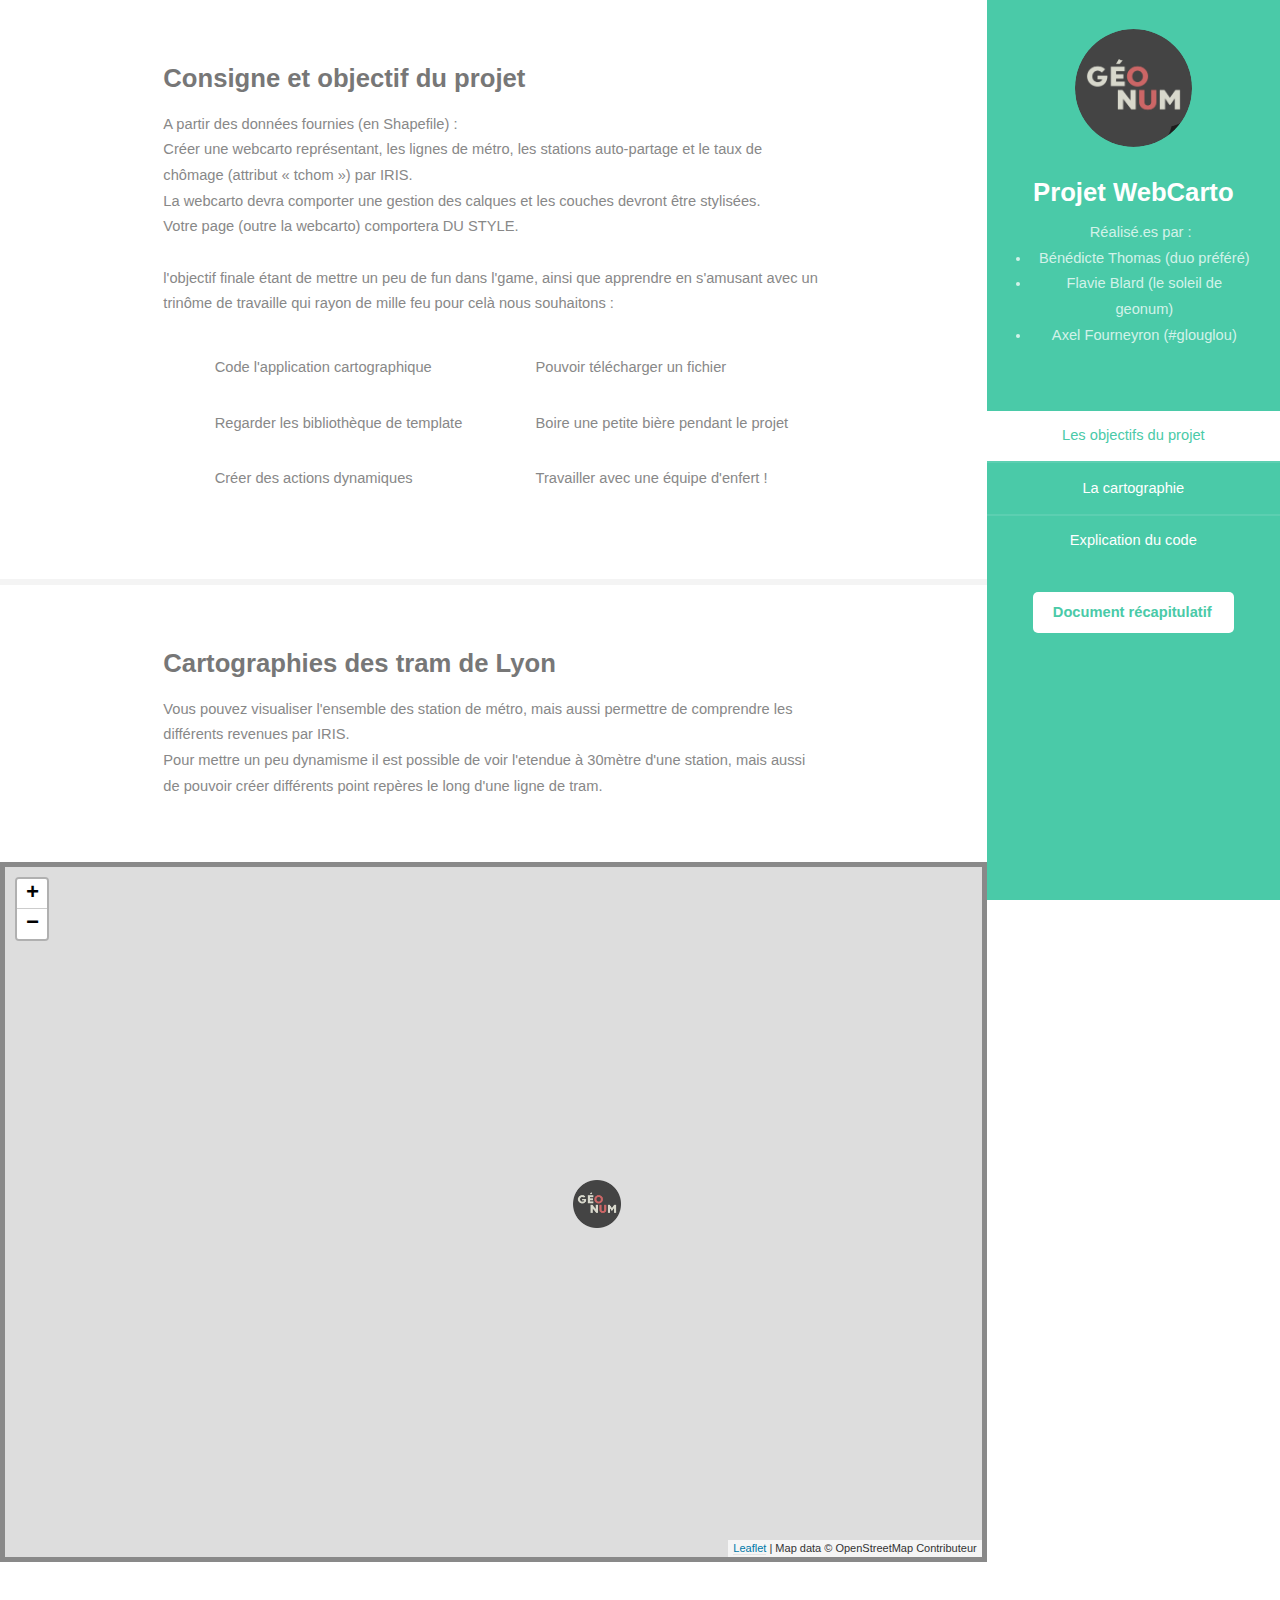
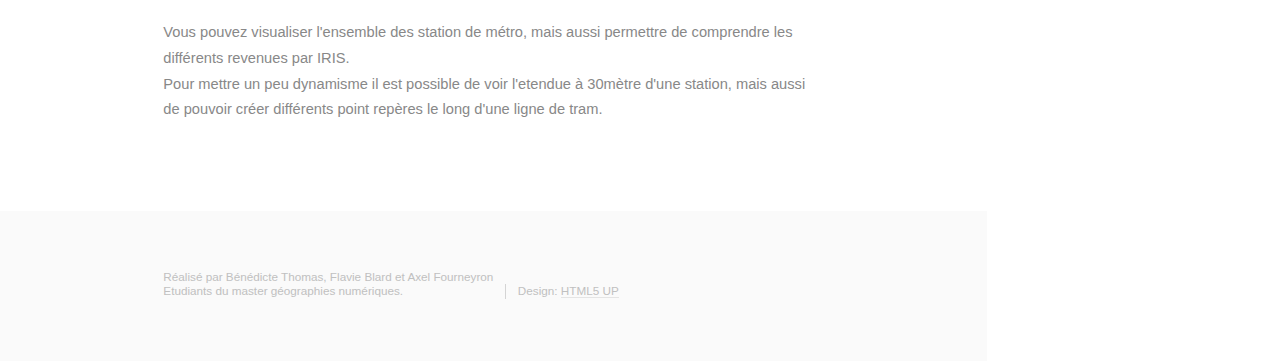
==== index.html @ 039051b1 "Up" ====
<!DOCTYPE HTML>
<!--
	Read Only by HTML5 UP
	html5up.net | @ajlkn
	Free for personal and commercial use under the CCA 3.0 license (html5up.net/license)
-->
<html>
	<head>
		<title>Les BG d'la night ! </title>
		<meta charset="utf-8" />
		<meta name="viewport" content="width=device-width, initial-scale=1, user-scalable=no" />
		<!-- intégration fichier css -->
		<link rel="stylesheet" href="leaflet/leaflet.css" />
		<link rel="stylesheet" href="assets/css/main.css" />
		<!-- intégration fichier JS -->
		<script src="leaflet/leaflet.js"> </script>
		 <script type="text/javascript" src="leaflet/leaflet-glicer-animated.js"></script>
		
	</head>
	<body class="is-preload">

		<!-- Header -->
			<section id="header">
				<header>
					<span class="image avatar"><img src="images/MasterGeonum.png" alt="" /></span>
					<h1 id="logo"><a href="#">Projet WebCarto</a></h1>
					<p>	<ul>Réalisé.es par :
						<li>Bénédicte Thomas (duo préféré)</li>
						<li>Flavie Blard (le soleil de geonum)</li>
						<li>Axel Fourneyron (#glouglou) </li>
					</ul></p>
				</header>
				<nav id="nav">
					<ul>
						<li><a href="#two" class="active">Les objectifs du projet</a></li>
						<li><a href="#three">La cartographie</a></li>
						<li><a href="explication.html">Explication du code</a></li>
						
					</ul>
					<br>
					<a href="webcarto.pdf" class="button primary icon solid fa-download" download="Document_recapitulatif_Flavie_Benedicte_Axel">Document récapitulatif </a>
				</nav>
			</section>

		<!-- Wrapper -->
			<div id="wrapper">

				<!-- Main -->
					<div id="main">

						<!-- Two -->
							<section id="two">
								<div class="container">
									<h3>Consigne et objectif du projet</h3>
									<p>
										A partir des données fournies (en Shapefile) : <br>
										Créer une webcarto représentant, les lignes de métro, les stations auto-partage et le taux de chômage (attribut « tchom ») par IRIS. <br>
										La webcarto devra comporter une gestion des calques et les couches devront être stylisées. <br>
										Votre page (outre la webcarto) comportera DU STYLE.<br><br>
										
										l'objectif finale étant de mettre un peu de fun dans l'game, ainsi que apprendre en s'amusant avec un trinôme de travaille qui rayon de mille feu pour celà nous souhaitons : 
									</p>
									<ul class="feature-icons">
										<li class="icon solid fa-code">Code l'application cartographique</li>
										<li class="icon solid fa-cubes">Pouvoir télécharger un fichier</li>
										<li class="icon solid fa-book">Regarder les bibliothèque de template </li>
										<li class="icon solid fa-coffee">Boire une petite bière pendant le projet</li>
										<li class="icon solid fa-bolt">Créer des actions dynamiques</li>
										<li class="icon solid fa-users">Travailler avec une équipe d'enfert !</li>
									</ul>
								</div>
							</section>

						<!-- Three -->
							<section id="three">
								<div class="container">
									<h3>Cartographies des tram de Lyon</h3>
									<p>Vous pouvez visualiser l'ensemble des station de métro, mais aussi permettre de comprendre les différents revenues par IRIS. <br>
									Pour mettre un peu dynamisme il est possible de voir l'etendue à 30mètre d'une station, mais aussi de pouvoir créer différents point repères le long d'une ligne de tram.</p>
								</div>	
									<div id='map'> </div>
									<div class="container">
										<p>Vous pouvez visualiser l'ensemble des station de métro, mais aussi permettre de comprendre les différents revenues par IRIS. <br>
										Pour mettre un peu dynamisme il est possible de voir l'etendue à 30mètre d'une station, mais aussi de pouvoir créer différents point repères le long d'une ligne de tram.</p>
									</div>	

									
						
							</section>

					
			
						

					</div>
<br>	
				<!-- Footer -->
					<section id="footer">
						<div class="container">
							<ul class="copyright">
								<li>Réalisé par Bénédicte Thomas, Flavie Blard et Axel Fourneyron <br>
									Etudiants du master géographies numériques.
								</li><li>Design: <a href="http://html5up.net">HTML5 UP</a></li>
							</ul>
						</div>
					</section>

			</div>

		<!-- Scripts -->
		<script src="map.js"></script>

			<script src="assets/js/jquery.min.js"></script>
			<script src="assets/js/jquery.scrollex.min.js"></script>
			<script src="assets/js/jquery.scrolly.min.js"></script>
			<script src="assets/js/browser.min.js"></script>
			<script src="assets/js/breakpoints.min.js"></script>
			<script src="assets/js/util.js"></script>
			 <script src="assets/js/main.js"></script>


	</body>
</html>
---- leaflet/leaflet.css ----
/* required styles */

.leaflet-pane,
.leaflet-tile,
.leaflet-marker-icon,
.leaflet-marker-shadow,
.leaflet-tile-container,
.leaflet-pane > svg,
.leaflet-pane > canvas,
.leaflet-zoom-box,
.leaflet-image-layer,
.leaflet-layer {
	position: absolute;
	left: 0;
	top: 0;
	}
.leaflet-container {
	overflow: hidden;
	}
.leaflet-tile,
.leaflet-marker-icon,
.leaflet-marker-shadow {
	-webkit-user-select: none;
	   -moz-user-select: none;
	        user-select: none;
	  -webkit-user-drag: none;
	}
/* Prevents IE11 from highlighting tiles in blue */
.leaflet-tile::selection {
	background: transparent;
}
/* Safari renders non-retina tile on retina better with this, but Chrome is worse */
.leaflet-safari .leaflet-tile {
	image-rendering: -webkit-optimize-contrast;
	}
/* hack that prevents hw layers "stretching" when loading new tiles */
.leaflet-safari .leaflet-tile-container {
	width: 1600px;
	height: 1600px;
	-webkit-transform-origin: 0 0;
	}
.leaflet-marker-icon,
.leaflet-marker-shadow {
	display: block;
	}
/* .leaflet-container svg: reset svg max-width decleration shipped in Joomla! (joomla.org) 3.x */
/* .leaflet-container img: map is broken in FF if you have max-width: 100% on tiles */
.leaflet-container .leaflet-overlay-pane svg,
.leaflet-container .leaflet-marker-pane img,
.leaflet-container .leaflet-shadow-pane img,
.leaflet-container .leaflet-tile-pane img,
.leaflet-container img.leaflet-image-layer,
.leaflet-container .leaflet-tile {
	max-width: none !important;
	max-height: none !important;
	}

.leaflet-container.leaflet-touch-zoom {
	-ms-touch-action: pan-x pan-y;
	touch-action: pan-x pan-y;
	}
.leaflet-container.leaflet-touch-drag {
	-ms-touch-action: pinch-zoom;
	/* Fallback for FF which doesn't support pinch-zoom */
	touch-action: none;
	touch-action: pinch-zoom;
}
.leaflet-container.leaflet-touch-drag.leaflet-touch-zoom {
	-ms-touch-action: none;
	touch-action: none;
}
.leaflet-container {
	-webkit-tap-highlight-color: transparent;
}
.leaflet-container a {
	-webkit-tap-highlight-color: rgba(51, 181, 229, 0.4);
}
.leaflet-tile {
	filter: inherit;
	visibility: hidden;
	}
.leaflet-tile-loaded {
	visibility: inherit;
	}
.leaflet-zoom-box {
	width: 0;
	height: 0;
	-moz-box-sizing: border-box;
	     box-sizing: border-box;
	z-index: 800;
	}
/* workaround for https://bugzilla.mozilla.org/show_bug.cgi?id=888319 */
.leaflet-overlay-pane svg {
	-moz-user-select: none;
	}

.leaflet-pane         { z-index: 400; }

.leaflet-tile-pane    { z-index: 200; }
.leaflet-overlay-pane { z-index: 400; }
.leaflet-shadow-pane  { z-index: 500; }
.leaflet-marker-pane  { z-index: 600; }
.leaflet-tooltip-pane   { z-index: 650; }
.leaflet-popup-pane   { z-index: 700; }

.leaflet-map-pane canvas { z-index: 100; }
.leaflet-map-pane svg    { z-index: 200; }

.leaflet-vml-shape {
	width: 1px;
	height: 1px;
	}
.lvml {
	behavior: url(#default#VML);
	display: inline-block;
	position: absolute;
	}


/* control positioning */

.leaflet-control {
	position: relative;
	z-index: 800;
	pointer-events: visiblePainted; /* IE 9-10 doesn't have auto */
	pointer-events: auto;
	}
.leaflet-top,
.leaflet-bottom {
	position: absolute;
	z-index: 1000;
	pointer-events: none;
	}
.leaflet-top {
	top: 0;
	}
.leaflet-right {
	right: 0;
	}
.leaflet-bottom {
	bottom: 0;
	}
.leaflet-left {
	left: 0;
	}
.leaflet-control {
	float: left;
	clear: both;
	}
.leaflet-right .leaflet-control {
	float: right;
	}
.leaflet-top .leaflet-control {
	margin-top: 10px;
	}
.leaflet-bottom .leaflet-control {
	margin-bottom: 10px;
	}
.leaflet-left .leaflet-control {
	margin-left: 10px;
	}
.leaflet-right .leaflet-control {
	margin-right: 10px;
	}


/* zoom and fade animations */

.leaflet-fade-anim .leaflet-tile {
	will-change: opacity;
	}
.leaflet-fade-anim .leaflet-popup {
	opacity: 0;
	-webkit-transition: opacity 0.2s linear;
	   -moz-transition: opacity 0.2s linear;
	        transition: opacity 0.2s linear;
	}
.leaflet-fade-anim .leaflet-map-pane .leaflet-popup {
	opacity: 1;
	}
.leaflet-zoom-animated {
	-webkit-transform-origin: 0 0;
	    -ms-transform-origin: 0 0;
	        transform-origin: 0 0;
	}
.leaflet-zoom-anim .leaflet-zoom-animated {
	will-change: transform;
	}
.leaflet-zoom-anim .leaflet-zoom-animated {
	-webkit-transition: -webkit-transform 0.25s cubic-bezier(0,0,0.25,1);
	   -moz-transition:    -moz-transform 0.25s cubic-bezier(0,0,0.25,1);
	        transition:         transform 0.25s cubic-bezier(0,0,0.25,1);
	}
.leaflet-zoom-anim .leaflet-tile,
.leaflet-pan-anim .leaflet-tile {
	-webkit-transition: none;
	   -moz-transition: none;
	        transition: none;
	}

.leaflet-zoom-anim .leaflet-zoom-hide {
	visibility: hidden;
	}


/* cursors */

.leaflet-interactive {
	cursor: pointer;
	}
.leaflet-grab {
	cursor: -webkit-grab;
	cursor:    -moz-grab;
	cursor:         grab;
	}
.leaflet-crosshair,
.leaflet-crosshair .leaflet-interactive {
	cursor: crosshair;
	}
.leaflet-popup-pane,
.leaflet-control {
	cursor: auto;
	}
.leaflet-dragging .leaflet-grab,
.leaflet-dragging .leaflet-grab .leaflet-interactive,
.leaflet-dragging .leaflet-marker-draggable {
	cursor: move;
	cursor: -webkit-grabbing;
	cursor:    -moz-grabbing;
	cursor:         grabbing;
	}

/* marker & overlays interactivity */
.leaflet-marker-icon,
.leaflet-marker-shadow,
.leaflet-image-layer,
.leaflet-pane > svg path,
.leaflet-tile-container {
	pointer-events: none;
	}

.leaflet-marker-icon.leaflet-interactive,
.leaflet-image-layer.leaflet-interactive,
.leaflet-pane > svg path.leaflet-interactive,
svg.leaflet-image-layer.leaflet-interactive path {
	pointer-events: visiblePainted; /* IE 9-10 doesn't have auto */
	pointer-events: auto;
	}

/* visual tweaks */

.leaflet-container {
	background: #ddd;
	outline: 0;
	}
.leaflet-container a {
	color: #0078A8;
	}
.leaflet-container a.leaflet-active {
	outline: 2px solid orange;
	}
.leaflet-zoom-box {
	border: 2px dotted #38f;
	background: rgba(255,255,255,0.5);
	}


/* general typography */
.leaflet-container {
	font: 12px/1.5 "Helvetica Neue", Arial, Helvetica, sans-serif;
	}


/* general toolbar styles */

.leaflet-bar {
	box-shadow: 0 1px 5px rgba(0,0,0,0.65);
	border-radius: 4px;
	}
.leaflet-bar a,
.leaflet-bar a:hover {
	background-color: #fff;
	border-bottom: 1px solid #ccc;
	width: 26px;
	height: 26px;
	line-height: 26px;
	display: block;
	text-align: center;
	text-decoration: none;
	color: black;
	}
.leaflet-bar a,
.leaflet-control-layers-toggle {
	background-position: 50% 50%;
	background-repeat: no-repeat;
	display: block;
	}
.leaflet-bar a:hover {
	background-color: #f4f4f4;
	}
.leaflet-bar a:first-child {
	border-top-left-radius: 4px;
	border-top-right-radius: 4px;
	}
.leaflet-bar a:last-child {
	border-bottom-left-radius: 4px;
	border-bottom-right-radius: 4px;
	border-bottom: none;
	}
.leaflet-bar a.leaflet-disabled {
	cursor: default;
	background-color: #f4f4f4;
	color: #bbb;
	}

.leaflet-touch .leaflet-bar a {
	width: 30px;
	height: 30px;
	line-height: 30px;
	}
.leaflet-touch .leaflet-bar a:first-child {
	border-top-left-radius: 2px;
	border-top-right-radius: 2px;
	}
.leaflet-touch .leaflet-bar a:last-child {
	border-bottom-left-radius: 2px;
	border-bottom-right-radius: 2px;
	}

/* zoom control */

.leaflet-control-zoom-in,
.leaflet-control-zoom-out {
	font: bold 18px 'Lucida Console', Monaco, monospace;
	text-indent: 1px;
	}

.leaflet-touch .leaflet-control-zoom-in, .leaflet-touch .leaflet-control-zoom-out  {
	font-size: 22px;
	}


/* layers control */

.leaflet-control-layers {
	box-shadow: 0 1px 5px rgba(0,0,0,0.4);
	background: #fff;
	border-radius: 5px;
	}
.leaflet-control-layers-toggle {
	background-image: url(images/layers.png);
	width: 36px;
	height: 36px;
	}
.leaflet-retina .leaflet-control-layers-toggle {
	background-image: url(images/layers-2x.png);
	background-size: 26px 26px;
	}
.leaflet-touch .leaflet-control-layers-toggle {
	width: 44px;
	height: 44px;
	}
.leaflet-control-layers .leaflet-control-layers-list,
.leaflet-control-layers-expanded .leaflet-control-layers-toggle {
	display: none;
	}
.leaflet-control-layers-expanded .leaflet-control-layers-list {
	display: block;
	position: relative;
	}
.leaflet-control-layers-expanded {
	padding: 6px 10px 6px 6px;
	color: #333;
	background: #fff;
	}
.leaflet-control-layers-scrollbar {
	overflow-y: scroll;
	overflow-x: hidden;
	padding-right: 5px;
	}
.leaflet-control-layers-selector {
	margin-top: 2px;
	position: relative;
	top: 1px;
	}
.leaflet-control-layers label {
	display: block;
	}
.leaflet-control-layers-separator {
	height: 0;
	border-top: 1px solid #ddd;
	margin: 5px -10px 5px -6px;
	}

/* Default icon URLs */
.leaflet-default-icon-path {
	background-image: url(images/marker-icon.png);
	}


/* attribution and scale controls */

.leaflet-container .leaflet-control-attribution {
	background: #fff;
	background: rgba(255, 255, 255, 0.7);
	margin: 0;
	}
.leaflet-control-attribution,
.leaflet-control-scale-line {
	padding: 0 5px;
	color: #333;
	}
.leaflet-control-attribution a {
	text-decoration: none;
	}
.leaflet-control-attribution a:hover {
	text-decoration: underline;
	}
.leaflet-container .leaflet-control-attribution,
.leaflet-container .leaflet-control-scale {
	font-size: 11px;
	}
.leaflet-left .leaflet-control-scale {
	margin-left: 5px;
	}
.leaflet-bottom .leaflet-control-scale {
	margin-bottom: 5px;
	}
.leaflet-control-scale-line {
	border: 2px solid #777;
	border-top: none;
	line-height: 1.1;
	padding: 2px 5px 1px;
	font-size: 11px;
	white-space: nowrap;
	overflow: hidden;
	-moz-box-sizing: border-box;
	     box-sizing: border-box;

	background: #fff;
	background: rgba(255, 255, 255, 0.5);
	}
.leaflet-control-scale-line:not(:first-child) {
	border-top: 2px solid #777;
	border-bottom: none;
	margin-top: -2px;
	}
.leaflet-control-scale-line:not(:first-child):not(:last-child) {
	border-bottom: 2px solid #777;
	}

.leaflet-touch .leaflet-control-attribution,
.leaflet-touch .leaflet-control-layers,
.leaflet-touch .leaflet-bar {
	box-shadow: none;
	}
.leaflet-touch .leaflet-control-layers,
.leaflet-touch .leaflet-bar {
	border: 2px solid rgba(0,0,0,0.2);
	background-clip: padding-box;
	}


/* popup */

.leaflet-popup {
	position: absolute;
	text-align: center;
	margin-bottom: 20px;
	}
.leaflet-popup-content-wrapper {
	padding: 1px;
	text-align: left;
	border-radius: 12px;
	}
.leaflet-popup-content {
	margin: 13px 19px;
	line-height: 1.4;
	}
.leaflet-popup-content p {
	margin: 18px 0;
	}
.leaflet-popup-tip-container {
	width: 40px;
	height: 20px;
	position: absolute;
	left: 50%;
	margin-left: -20px;
	overflow: hidden;
	pointer-events: none;
	}
.leaflet-popup-tip {
	width: 17px;
	height: 17px;
	padding: 1px;

	margin: -10px auto 0;

	-webkit-transform: rotate(45deg);
	   -moz-transform: rotate(45deg);
	    -ms-transform: rotate(45deg);
	        transform: rotate(45deg);
	}
.leaflet-popup-content-wrapper,
.leaflet-popup-tip {
	background: white;
	color: #333;
	box-shadow: 0 3px 14px rgba(0,0,0,0.4);
	}
.leaflet-container a.leaflet-popup-close-button {
	position: absolute;
	top: 0;
	right: 0;
	padding: 4px 4px 0 0;
	border: none;
	text-align: center;
	width: 18px;
	height: 14px;
	font: 16px/14px Tahoma, Verdana, sans-serif;
	color: #c3c3c3;
	text-decoration: none;
	font-weight: bold;
	background: transparent;
	}
.leaflet-container a.leaflet-popup-close-button:hover {
	color: #999;
	}
.leaflet-popup-scrolled {
	overflow: auto;
	border-bottom: 1px solid #ddd;
	border-top: 1px solid #ddd;
	}

.leaflet-oldie .leaflet-popup-content-wrapper {
	zoom: 1;
	}
.leaflet-oldie .leaflet-popup-tip {
	width: 24px;
	margin: 0 auto;

	-ms-filter: "progid:DXImageTransform.Microsoft.Matrix(M11=0.70710678, M12=0.70710678, M21=-0.70710678, M22=0.70710678)";
	filter: progid:DXImageTransform.Microsoft.Matrix(M11=0.70710678, M12=0.70710678, M21=-0.70710678, M22=0.70710678);
	}
.leaflet-oldie .leaflet-popup-tip-container {
	margin-top: -1px;
	}

.leaflet-oldie .leaflet-control-zoom,
.leaflet-oldie .leaflet-control-layers,
.leaflet-oldie .leaflet-popup-content-wrapper,
.leaflet-oldie .leaflet-popup-tip {
	border: 1px solid #999;
	}


/* div icon */

.leaflet-div-icon {
	background: #fff;
	border: 1px solid #666;
	}


/* Tooltip */
/* Base styles for the element that has a tooltip */
.leaflet-tooltip {
	position: absolute;
	padding: 6px;
	background-color: #fff;
	border: 1px solid #fff;
	border-radius: 3px;
	color: #222;
	white-space: nowrap;
	-webkit-user-select: none;
	-moz-user-select: none;
	-ms-user-select: none;
	user-select: none;
	pointer-events: none;
	box-shadow: 0 1px 3px rgba(0,0,0,0.4);
	}
.leaflet-tooltip.leaflet-clickable {
	cursor: pointer;
	pointer-events: auto;
	}
.leaflet-tooltip-top:before,
.leaflet-tooltip-bottom:before,
.leaflet-tooltip-left:before,
.leaflet-tooltip-right:before {
	position: absolute;
	pointer-events: none;
	border: 6px solid transparent;
	background: transparent;
	content: "";
	}

/* Directions */

.leaflet-tooltip-bottom {
	margin-top: 6px;
}
.leaflet-tooltip-top {
	margin-top: -6px;
}
.leaflet-tooltip-bottom:before,
.leaflet-tooltip-top:before {
	left: 50%;
	margin-left: -6px;
	}
.leaflet-tooltip-top:before {
	bottom: 0;
	margin-bottom: -12px;
	border-top-color: #fff;
	}
.leaflet-tooltip-bottom:before {
	top: 0;
	margin-top: -12px;
	margin-left: -6px;
	border-bottom-color: #fff;
	}
.leaflet-tooltip-left {
	margin-left: -6px;
}
.leaflet-tooltip-right {
	margin-left: 6px;
}
.leaflet-tooltip-left:before,
.leaflet-tooltip-right:before {
	top: 50%;
	margin-top: -6px;
	}
.leaflet-tooltip-left:before {
	right: 0;
	margin-right: -12px;
	border-left-color: #fff;
	}
.leaflet-tooltip-right:before {
	left: 0;
	margin-left: -12px;
	border-right-color: #fff;
	}
---- assets/css/main.css ----
#map {
	text-align : justify ;
	width: 100%;
	padding-left : 5%;
	height: 700px;
	border : 5px solid #36363680 ;
}

@import url("fontawesome-all.min.css");
@import url("https://fonts.googleapis.com/css?family=Lato:400,400italic,700,700italic|Source+Code+Pro:400");



html, body, div, span, applet, object,
iframe, h1, h2, h3, h4, h5, h6, p, blockquote,
pre, a, abbr, acronym, address, big, cite,
code, del, dfn, em, img, ins, kbd, q, s, samp,
small, strike, strong, sub, sup, tt, var, b,
u, i, center, dl, dt, dd, ol, ul, li, fieldset,
form, label, legend, table, caption, tbody,
tfoot, thead, tr, th, td, article, aside,
canvas, details, embed, figure, figcaption,
footer, header, hgroup, menu, nav, output, ruby,
section, summary, time, mark, audio, video {
	margin: 0;
	padding: 0;
	border: 0;
	font-size: 100%;
	font: inherit;
	vertical-align: baseline;}

article, aside, details, figcaption, figure,
footer, header, hgroup, menu, nav, section {
	display: block;}

body {
	line-height: 1;
}

ol, ul {
	list-style: none;
}

blockquote, q {
	quotes: none;
}

	blockquote:before, blockquote:after, q:before, q:after {
		content: '';
		content: none;
	}

table {
	border-collapse: collapse;
	border-spacing: 0;
}

body {
	-webkit-text-size-adjust: none;
}

mark {
	background-color: transparent;
	color: inherit;
}

input::-moz-focus-inner {
	border: 0;
	padding: 0;
}

input, select, textarea {
	-moz-appearance: none;
	-webkit-appearance: none;
	-ms-appearance: none;
	appearance: none;
}

/* Basic */

	html {
		box-sizing: border-box;
	}

	*, *:before, *:after {
		box-sizing: inherit;
	}

	body {
		background: #fff;
	}

		body.is-preload *, body.is-preload *:before, body.is-preload *:after {
			-moz-animation: none !important;
			-webkit-animation: none !important;
			-ms-animation: none !important;
			animation: none !important;
			-moz-transition: none !important;
			-webkit-transition: none !important;
			-ms-transition: none !important;
			transition: none !important;
		}

	body, input, select, textarea {
		color: #888;
		font-family: "Lato", sans-serif;
		font-size: 16pt;
		font-weight: 400;
		line-height: 1.75em;
	}

	a {
		-moz-transition: color 0.2s ease-in-out, border-color 0.2s ease-in-out;
		-webkit-transition: color 0.2s ease-in-out, border-color 0.2s ease-in-out;
		-ms-transition: color 0.2s ease-in-out, border-color 0.2s ease-in-out;
		transition: color 0.2s ease-in-out, border-color 0.2s ease-in-out;
		border-bottom: solid 1px #e4e4e4;
		color: inherit;
		text-decoration: none;
	}

		a:hover {
			border-bottom-color: transparent;
			color: #4acaa8 !important;
		}

	strong, b {
		color: #777;
		font-weight: 700;
	}

	em, i {
		font-style: italic;
	}

	p {
		margin: 0 0 2.25em 0;
	}

	h1, h2, h3, h4, h5, h6 {
		color: #777;
		font-weight: 700;
		line-height: 1em;
		margin: 0 0 0.5625em 0;
	}

		h1 a, h2 a, h3 a, h4 a, h5 a, h6 a {
			border: 0;
			color: inherit;
			text-decoration: none;
		}

	h2 {
		font-size: 2em;
		line-height: 1.5em;
	}

	h3 {
		font-size: 1.75em;
		line-height: 1.5em;
	}

	h4 {
		font-size: 1.25em;
		line-height: 1.5em;
	}

	h5 {
		font-size: 0.9em;
		line-height: 1.5em;
	}

	h6 {
		font-size: 0.7em;
		line-height: 1.5em;
	}

	sub {
		font-size: 0.8em;
		position: relative;
		top: 0.5em;
	}

	sup {
		font-size: 0.8em;
		position: relative;
		top: -0.5em;
	}

	hr {
		border: 0;
		border-bottom: solid 2px #f4f4f4;
		margin: 2.25em 0;
	}

		hr.major {
			margin: 3.375em 0;
		}

	blockquote {
		border-left: solid 8px #e4e4e4;
		font-style: italic;
		margin: 0 0 2.25em 0;
		padding: 0.5em 0 0.5em 2em;
	}

	code {
		background: #555;
		border-radius: 5px;
		color: #fff;
		font-family: "Source Code Pro", monospace;
		font-size: 0.9em;
		margin: 0 0.25em;
		padding: 0.25em 0.65em;
	}

	pre {
		font-family: "Source Code Pro", monospace;
		font-size: 0.9em;
		margin: 0 0 2.25em 0;
	}

		pre code {
			-webkit-overflow-scrolling: touch;
			display: block;
			line-height: 1.5em;
			overflow-x: auto;
			padding: 1em 1.5em;
		}

	.align-left {
		text-align: left;
	}

	.align-center {
		text-align: center;
	}

	.align-right {
		text-align: right;
	}

/* Row */

	.row {
		display: flex;
		flex-wrap: wrap;
		box-sizing: border-box;
		align-items: stretch;
	}

		.row > * {
			box-sizing: border-box;
		}

		.row.gtr-uniform > * > :last-child {
			margin-bottom: 0;
		}

		.row.aln-left {
			justify-content: flex-start;
		}

		.row.aln-center {
			justify-content: center;
		}

		.row.aln-right {
			justify-content: flex-end;
		}

		.row.aln-top {
			align-items: flex-start;
		}

		.row.aln-middle {
			align-items: center;
		}

		.row.aln-bottom {
			align-items: flex-end;
		}

		.row > .imp {
			order: -1;
		}

		.row > .col-1 {
			width: 8.33333%;
		}

		.row > .off-1 {
			margin-left: 8.33333%;
		}

		.row > .col-2 {
			width: 16.66667%;
		}

		.row > .off-2 {
			margin-left: 16.66667%;
		}

		.row > .col-3 {
			width: 25%;
		}

		.row > .off-3 {
			margin-left: 25%;
		}

		.row > .col-4 {
			width: 33.33333%;
		}

		.row > .off-4 {
			margin-left: 33.33333%;
		}

		.row > .col-5 {
			width: 41.66667%;
		}

		.row > .off-5 {
			margin-left: 41.66667%;
		}

		.row > .col-6 {
			width: 50%;
		}

		.row > .off-6 {
			margin-left: 50%;
		}

		.row > .col-7 {
			width: 58.33333%;
		}

		.row > .off-7 {
			margin-left: 58.33333%;
		}

		.row > .col-8 {
			width: 66.66667%;
		}

		.row > .off-8 {
			margin-left: 66.66667%;
		}

		.row > .col-9 {
			width: 75%;
		}

		.row > .off-9 {
			margin-left: 75%;
		}

		.row > .col-10 {
			width: 83.33333%;
		}

		.row > .off-10 {
			margin-left: 83.33333%;
		}

		.row > .col-11 {
			width: 91.66667%;
		}

		.row > .off-11 {
			margin-left: 91.66667%;
		}

		.row > .col-12 {
			width: 100%;
		}

		.row > .off-12 {
			margin-left: 100%;
		}

		.row.gtr-0 {
			margin-top: 0;
			margin-left: 0em;
		}

			.row.gtr-0 > * {
				padding: 0 0 0 0em;
			}

			.row.gtr-0.gtr-uniform {
				margin-top: 0em;
			}

				.row.gtr-0.gtr-uniform > * {
					padding-top: 0em;
				}

		.row.gtr-25 {
			margin-top: 0;
			margin-left: -0.5em;
		}

			.row.gtr-25 > * {
				padding: 0 0 0 0.5em;
			}

			.row.gtr-25.gtr-uniform {
				margin-top: -0.5em;
			}

				.row.gtr-25.gtr-uniform > * {
					padding-top: 0.5em;
				}

		.row.gtr-50 {
			margin-top: 0;
			margin-left: -1em;
		}

			.row.gtr-50 > * {
				padding: 0 0 0 1em;
			}

			.row.gtr-50.gtr-uniform {
				margin-top: -1em;
			}

				.row.gtr-50.gtr-uniform > * {
					padding-top: 1em;
				}

		.row {
			margin-top: 0;
			margin-left: -2em;
		}

			.row > * {
				padding: 0 0 0 2em;
			}

			.row.gtr-uniform {
				margin-top: -2em;
			}

				.row.gtr-uniform > * {
					padding-top: 2em;
				}

		.row.gtr-150 {
			margin-top: 0;
			margin-left: -3em;
		}

			.row.gtr-150 > * {
				padding: 0 0 0 3em;
			}

			.row.gtr-150.gtr-uniform {
				margin-top: -3em;
			}

				.row.gtr-150.gtr-uniform > * {
					padding-top: 3em;
				}

		.row.gtr-200 {
			margin-top: 0;
			margin-left: -4em;
		}

			.row.gtr-200 > * {
				padding: 0 0 0 4em;
			}

			.row.gtr-200.gtr-uniform {
				margin-top: -4em;
			}

				.row.gtr-200.gtr-uniform > * {
					padding-top: 4em;
				}

		@media screen and (max-width: 1680px) {

			.row {
				display: flex;
				flex-wrap: wrap;
				box-sizing: border-box;
				align-items: stretch;
			}

				.row > * {
					box-sizing: border-box;
				}

				.row.gtr-uniform > * > :last-child {
					margin-bottom: 0;
				}

				.row.aln-left {
					justify-content: flex-start;
				}

				.row.aln-center {
					justify-content: center;
				}

				.row.aln-right {
					justify-content: flex-end;
				}

				.row.aln-top {
					align-items: flex-start;
				}

				.row.aln-middle {
					align-items: center;
				}

				.row.aln-bottom {
					align-items: flex-end;
				}

				.row > .imp-xlarge {
					order: -1;
				}

				.row > .col-1-xlarge {
					width: 8.33333%;
				}

				.row > .off-1-xlarge {
					margin-left: 8.33333%;
				}

				.row > .col-2-xlarge {
					width: 16.66667%;
				}

				.row > .off-2-xlarge {
					margin-left: 16.66667%;
				}

				.row > .col-3-xlarge {
					width: 25%;
				}

				.row > .off-3-xlarge {
					margin-left: 25%;
				}

				.row > .col-4-xlarge {
					width: 33.33333%;
				}

				.row > .off-4-xlarge {
					margin-left: 33.33333%;
				}

				.row > .col-5-xlarge {
					width: 41.66667%;
				}

				.row > .off-5-xlarge {
					margin-left: 41.66667%;
				}

				.row > .col-6-xlarge {
					width: 50%;
				}

				.row > .off-6-xlarge {
					margin-left: 50%;
				}

				.row > .col-7-xlarge {
					width: 58.33333%;
				}

				.row > .off-7-xlarge {
					margin-left: 58.33333%;
				}

				.row > .col-8-xlarge {
					width: 66.66667%;
				}

				.row > .off-8-xlarge {
					margin-left: 66.66667%;
				}

				.row > .col-9-xlarge {
					width: 75%;
				}

				.row > .off-9-xlarge {
					margin-left: 75%;
				}

				.row > .col-10-xlarge {
					width: 83.33333%;
				}

				.row > .off-10-xlarge {
					margin-left: 83.33333%;
				}

				.row > .col-11-xlarge {
					width: 91.66667%;
				}

				.row > .off-11-xlarge {
					margin-left: 91.66667%;
				}

				.row > .col-12-xlarge {
					width: 100%;
				}

				.row > .off-12-xlarge {
					margin-left: 100%;
				}

				.row.gtr-0 {
					margin-top: 0;
					margin-left: 0em;
				}

					.row.gtr-0 > * {
						padding: 0 0 0 0em;
					}

					.row.gtr-0.gtr-uniform {
						margin-top: 0em;
					}

						.row.gtr-0.gtr-uniform > * {
							padding-top: 0em;
						}

				.row.gtr-25 {
					margin-top: 0;
					margin-left: -0.5em;
				}

					.row.gtr-25 > * {
						padding: 0 0 0 0.5em;
					}

					.row.gtr-25.gtr-uniform {
						margin-top: -0.5em;
					}

						.row.gtr-25.gtr-uniform > * {
							padding-top: 0.5em;
						}

				.row.gtr-50 {
					margin-top: 0;
					margin-left: -1em;
				}

					.row.gtr-50 > * {
						padding: 0 0 0 1em;
					}

					.row.gtr-50.gtr-uniform {
						margin-top: -1em;
					}

						.row.gtr-50.gtr-uniform > * {
							padding-top: 1em;
						}

				.row {
					margin-top: 0;
					margin-left: -2em;
				}

					.row > * {
						padding: 0 0 0 2em;
					}

					.row.gtr-uniform {
						margin-top: -2em;
					}

						.row.gtr-uniform > * {
							padding-top: 2em;
						}

				.row.gtr-150 {
					margin-top: 0;
					margin-left: -3em;
				}

					.row.gtr-150 > * {
						padding: 0 0 0 3em;
					}

					.row.gtr-150.gtr-uniform {
						margin-top: -3em;
					}

						.row.gtr-150.gtr-uniform > * {
							padding-top: 3em;
						}

				.row.gtr-200 {
					margin-top: 0;
					margin-left: -4em;
				}

					.row.gtr-200 > * {
						padding: 0 0 0 4em;
					}

					.row.gtr-200.gtr-uniform {
						margin-top: -4em;
					}

						.row.gtr-200.gtr-uniform > * {
							padding-top: 4em;
						}

		}

		@media screen and (max-width: 1280px) {

			.row {
				display: flex;
				flex-wrap: wrap;
				box-sizing: border-box;
				align-items: stretch;
			}

				.row > * {
					box-sizing: border-box;
				}

				.row.gtr-uniform > * > :last-child {
					margin-bottom: 0;
				}

				.row.aln-left {
					justify-content: flex-start;
				}

				.row.aln-center {
					justify-content: center;
				}

				.row.aln-right {
					justify-content: flex-end;
				}

				.row.aln-top {
					align-items: flex-start;
				}

				.row.aln-middle {
					align-items: center;
				}

				.row.aln-bottom {
					align-items: flex-end;
				}

				.row > .imp-large {
					order: -1;
				}

				.row > .col-1-large {
					width: 8.33333%;
				}

				.row > .off-1-large {
					margin-left: 8.33333%;
				}

				.row > .col-2-large {
					width: 16.66667%;
				}

				.row > .off-2-large {
					margin-left: 16.66667%;
				}

				.row > .col-3-large {
					width: 25%;
				}

				.row > .off-3-large {
					margin-left: 25%;
				}

				.row > .col-4-large {
					width: 33.33333%;
				}

				.row > .off-4-large {
					margin-left: 33.33333%;
				}

				.row > .col-5-large {
					width: 41.66667%;
				}

				.row > .off-5-large {
					margin-left: 41.66667%;
				}

				.row > .col-6-large {
					width: 50%;
				}

				.row > .off-6-large {
					margin-left: 50%;
				}

				.row > .col-7-large {
					width: 58.33333%;
				}

				.row > .off-7-large {
					margin-left: 58.33333%;
				}

				.row > .col-8-large {
					width: 66.66667%;
				}

				.row > .off-8-large {
					margin-left: 66.66667%;
				}

				.row > .col-9-large {
					width: 75%;
				}

				.row > .off-9-large {
					margin-left: 75%;
				}

				.row > .col-10-large {
					width: 83.33333%;
				}

				.row > .off-10-large {
					margin-left: 83.33333%;
				}

				.row > .col-11-large {
					width: 91.66667%;
				}

				.row > .off-11-large {
					margin-left: 91.66667%;
				}

				.row > .col-12-large {
					width: 100%;
				}

				.row > .off-12-large {
					margin-left: 100%;
				}

				.row.gtr-0 {
					margin-top: 0;
					margin-left: 0em;
				}

					.row.gtr-0 > * {
						padding: 0 0 0 0em;
					}

					.row.gtr-0.gtr-uniform {
						margin-top: 0em;
					}

						.row.gtr-0.gtr-uniform > * {
							padding-top: 0em;
						}

				.row.gtr-25 {
					margin-top: 0;
					margin-left: -0.375em;
				}

					.row.gtr-25 > * {
						padding: 0 0 0 0.375em;
					}

					.row.gtr-25.gtr-uniform {
						margin-top: -0.375em;
					}

						.row.gtr-25.gtr-uniform > * {
							padding-top: 0.375em;
						}

				.row.gtr-50 {
					margin-top: 0;
					margin-left: -0.75em;
				}

					.row.gtr-50 > * {
						padding: 0 0 0 0.75em;
					}

					.row.gtr-50.gtr-uniform {
						margin-top: -0.75em;
					}

						.row.gtr-50.gtr-uniform > * {
							padding-top: 0.75em;
						}

				.row {
					margin-top: 0;
					margin-left: -1.5em;
				}

					.row > * {
						padding: 0 0 0 1.5em;
					}

					.row.gtr-uniform {
						margin-top: -1.5em;
					}

						.row.gtr-uniform > * {
							padding-top: 1.5em;
						}

				.row.gtr-150 {
					margin-top: 0;
					margin-left: -2.25em;
				}

					.row.gtr-150 > * {
						padding: 0 0 0 2.25em;
					}

					.row.gtr-150.gtr-uniform {
						margin-top: -2.25em;
					}

						.row.gtr-150.gtr-uniform > * {
							padding-top: 2.25em;
						}

				.row.gtr-200 {
					margin-top: 0;
					margin-left: -3em;
				}

					.row.gtr-200 > * {
						padding: 0 0 0 3em;
					}

					.row.gtr-200.gtr-uniform {
						margin-top: -3em;
					}

						.row.gtr-200.gtr-uniform > * {
							padding-top: 3em;
						}

		}

		@media screen and (max-width: 1024px) {

			.row {
				display: flex;
				flex-wrap: wrap;
				box-sizing: border-box;
				align-items: stretch;
			}

				.row > * {
					box-sizing: border-box;
				}

				.row.gtr-uniform > * > :last-child {
					margin-bottom: 0;
				}

				.row.aln-left {
					justify-content: flex-start;
				}

				.row.aln-center {
					justify-content: center;
				}

				.row.aln-right {
					justify-content: flex-end;
				}

				.row.aln-top {
					align-items: flex-start;
				}

				.row.aln-middle {
					align-items: center;
				}

				.row.aln-bottom {
					align-items: flex-end;
				}

				.row > .imp-medium {
					order: -1;
				}

				.row > .col-1-medium {
					width: 8.33333%;
				}

				.row > .off-1-medium {
					margin-left: 8.33333%;
				}

				.row > .col-2-medium {
					width: 16.66667%;
				}

				.row > .off-2-medium {
					margin-left: 16.66667%;
				}

				.row > .col-3-medium {
					width: 25%;
				}

				.row > .off-3-medium {
					margin-left: 25%;
				}

				.row > .col-4-medium {
					width: 33.33333%;
				}

				.row > .off-4-medium {
					margin-left: 33.33333%;
				}

				.row > .col-5-medium {
					width: 41.66667%;
				}

				.row > .off-5-medium {
					margin-left: 41.66667%;
				}

				.row > .col-6-medium {
					width: 50%;
				}

				.row > .off-6-medium {
					margin-left: 50%;
				}

				.row > .col-7-medium {
					width: 58.33333%;
				}

				.row > .off-7-medium {
					margin-left: 58.33333%;
				}

				.row > .col-8-medium {
					width: 66.66667%;
				}

				.row > .off-8-medium {
					margin-left: 66.66667%;
				}

				.row > .col-9-medium {
					width: 75%;
				}

				.row > .off-9-medium {
					margin-left: 75%;
				}

				.row > .col-10-medium {
					width: 83.33333%;
				}

				.row > .off-10-medium {
					margin-left: 83.33333%;
				}

				.row > .col-11-medium {
					width: 91.66667%;
				}

				.row > .off-11-medium {
					margin-left: 91.66667%;
				}

				.row > .col-12-medium {
					width: 100%;
				}

				.row > .off-12-medium {
					margin-left: 100%;
				}

				.row.gtr-0 {
					margin-top: 0;
					margin-left: 0em;
				}

					.row.gtr-0 > * {
						padding: 0 0 0 0em;
					}

					.row.gtr-0.gtr-uniform {
						margin-top: 0em;
					}

						.row.gtr-0.gtr-uniform > * {
							padding-top: 0em;
						}

				.row.gtr-25 {
					margin-top: 0;
					margin-left: -0.375em;
				}

					.row.gtr-25 > * {
						padding: 0 0 0 0.375em;
					}

					.row.gtr-25.gtr-uniform {
						margin-top: -0.375em;
					}

						.row.gtr-25.gtr-uniform > * {
							padding-top: 0.375em;
						}

				.row.gtr-50 {
					margin-top: 0;
					margin-left: -0.75em;
				}

					.row.gtr-50 > * {
						padding: 0 0 0 0.75em;
					}

					.row.gtr-50.gtr-uniform {
						margin-top: -0.75em;
					}

						.row.gtr-50.gtr-uniform > * {
							padding-top: 0.75em;
						}

				.row {
					margin-top: 0;
					margin-left: -1.5em;
				}

					.row > * {
						padding: 0 0 0 1.5em;
					}

					.row.gtr-uniform {
						margin-top: -1.5em;
					}

						.row.gtr-uniform > * {
							padding-top: 1.5em;
						}

				.row.gtr-150 {
					margin-top: 0;
					margin-left: -2.25em;
				}

					.row.gtr-150 > * {
						padding: 0 0 0 2.25em;
					}

					.row.gtr-150.gtr-uniform {
						margin-top: -2.25em;
					}

						.row.gtr-150.gtr-uniform > * {
							padding-top: 2.25em;
						}

				.row.gtr-200 {
					margin-top: 0;
					margin-left: -3em;
				}

					.row.gtr-200 > * {
						padding: 0 0 0 3em;
					}

					.row.gtr-200.gtr-uniform {
						margin-top: -3em;
					}

						.row.gtr-200.gtr-uniform > * {
							padding-top: 3em;
						}

		}

		@media screen and (max-width: 736px) {

			.row {
				display: flex;
				flex-wrap: wrap;
				box-sizing: border-box;
				align-items: stretch;
			}

				.row > * {
					box-sizing: border-box;
				}

				.row.gtr-uniform > * > :last-child {
					margin-bottom: 0;
				}

				.row.aln-left {
					justify-content: flex-start;
				}

				.row.aln-center {
					justify-content: center;
				}

				.row.aln-right {
					justify-content: flex-end;
				}

				.row.aln-top {
					align-items: flex-start;
				}

				.row.aln-middle {
					align-items: center;
				}

				.row.aln-bottom {
					align-items: flex-end;
				}

				.row > .imp-small {
					order: -1;
				}

				.row > .col-1-small {
					width: 8.33333%;
				}

				.row > .off-1-small {
					margin-left: 8.33333%;
				}

				.row > .col-2-small {
					width: 16.66667%;
				}

				.row > .off-2-small {
					margin-left: 16.66667%;
				}

				.row > .col-3-small {
					width: 25%;
				}

				.row > .off-3-small {
					margin-left: 25%;
				}

				.row > .col-4-small {
					width: 33.33333%;
				}

				.row > .off-4-small {
					margin-left: 33.33333%;
				}

				.row > .col-5-small {
					width: 41.66667%;
				}

				.row > .off-5-small {
					margin-left: 41.66667%;
				}

				.row > .col-6-small {
					width: 50%;
				}

				.row > .off-6-small {
					margin-left: 50%;
				}

				.row > .col-7-small {
					width: 58.33333%;
				}

				.row > .off-7-small {
					margin-left: 58.33333%;
				}

				.row > .col-8-small {
					width: 66.66667%;
				}

				.row > .off-8-small {
					margin-left: 66.66667%;
				}

				.row > .col-9-small {
					width: 75%;
				}

				.row > .off-9-small {
					margin-left: 75%;
				}

				.row > .col-10-small {
					width: 83.33333%;
				}

				.row > .off-10-small {
					margin-left: 83.33333%;
				}

				.row > .col-11-small {
					width: 91.66667%;
				}

				.row > .off-11-small {
					margin-left: 91.66667%;
				}

				.row > .col-12-small {
					width: 100%;
				}

				.row > .off-12-small {
					margin-left: 100%;
				}

				.row.gtr-0 {
					margin-top: 0;
					margin-left: 0em;
				}

					.row.gtr-0 > * {
						padding: 0 0 0 0em;
					}

					.row.gtr-0.gtr-uniform {
						margin-top: 0em;
					}

						.row.gtr-0.gtr-uniform > * {
							padding-top: 0em;
						}

				.row.gtr-25 {
					margin-top: 0;
					margin-left: -0.3125em;
				}

					.row.gtr-25 > * {
						padding: 0 0 0 0.3125em;
					}

					.row.gtr-25.gtr-uniform {
						margin-top: -0.3125em;
					}

						.row.gtr-25.gtr-uniform > * {
							padding-top: 0.3125em;
						}

				.row.gtr-50 {
					margin-top: 0;
					margin-left: -0.625em;
				}

					.row.gtr-50 > * {
						padding: 0 0 0 0.625em;
					}

					.row.gtr-50.gtr-uniform {
						margin-top: -0.625em;
					}

						.row.gtr-50.gtr-uniform > * {
							padding-top: 0.625em;
						}

				.row {
					margin-top: 0;
					margin-left: -1.25em;
				}

					.row > * {
						padding: 0 0 0 1.25em;
					}

					.row.gtr-uniform {
						margin-top: -1.25em;
					}

						.row.gtr-uniform > * {
							padding-top: 1.25em;
						}

				.row.gtr-150 {
					margin-top: 0;
					margin-left: -1.875em;
				}

					.row.gtr-150 > * {
						padding: 0 0 0 1.875em;
					}

					.row.gtr-150.gtr-uniform {
						margin-top: -1.875em;
					}

						.row.gtr-150.gtr-uniform > * {
							padding-top: 1.875em;
						}

				.row.gtr-200 {
					margin-top: 0;
					margin-left: -2.5em;
				}

					.row.gtr-200 > * {
						padding: 0 0 0 2.5em;
					}

					.row.gtr-200.gtr-uniform {
						margin-top: -2.5em;
					}

						.row.gtr-200.gtr-uniform > * {
							padding-top: 2.5em;
						}

		}

		@media screen and (max-width: 480px) {

			.row {
				display: flex;
				flex-wrap: wrap;
				box-sizing: border-box;
				align-items: stretch;
			}

				.row > * {
					box-sizing: border-box;
				}

				.row.gtr-uniform > * > :last-child {
					margin-bottom: 0;
				}

				.row.aln-left {
					justify-content: flex-start;
				}

				.row.aln-center {
					justify-content: center;
				}

				.row.aln-right {
					justify-content: flex-end;
				}

				.row.aln-top {
					align-items: flex-start;
				}

				.row.aln-middle {
					align-items: center;
				}

				.row.aln-bottom {
					align-items: flex-end;
				}

				.row > .imp-xsmall {
					order: -1;
				}

				.row > .col-1-xsmall {
					width: 8.33333%;
				}

				.row > .off-1-xsmall {
					margin-left: 8.33333%;
				}

				.row > .col-2-xsmall {
					width: 16.66667%;
				}

				.row > .off-2-xsmall {
					margin-left: 16.66667%;
				}

				.row > .col-3-xsmall {
					width: 25%;
				}

				.row > .off-3-xsmall {
					margin-left: 25%;
				}

				.row > .col-4-xsmall {
					width: 33.33333%;
				}

				.row > .off-4-xsmall {
					margin-left: 33.33333%;
				}

				.row > .col-5-xsmall {
					width: 41.66667%;
				}

				.row > .off-5-xsmall {
					margin-left: 41.66667%;
				}

				.row > .col-6-xsmall {
					width: 50%;
				}

				.row > .off-6-xsmall {
					margin-left: 50%;
				}

				.row > .col-7-xsmall {
					width: 58.33333%;
				}

				.row > .off-7-xsmall {
					margin-left: 58.33333%;
				}

				.row > .col-8-xsmall {
					width: 66.66667%;
				}

				.row > .off-8-xsmall {
					margin-left: 66.66667%;
				}

				.row > .col-9-xsmall {
					width: 75%;
				}

				.row > .off-9-xsmall {
					margin-left: 75%;
				}

				.row > .col-10-xsmall {
					width: 83.33333%;
				}

				.row > .off-10-xsmall {
					margin-left: 83.33333%;
				}

				.row > .col-11-xsmall {
					width: 91.66667%;
				}

				.row > .off-11-xsmall {
					margin-left: 91.66667%;
				}

				.row > .col-12-xsmall {
					width: 100%;
				}

				.row > .off-12-xsmall {
					margin-left: 100%;
				}

				.row.gtr-0 {
					margin-top: 0;
					margin-left: 0em;
				}

					.row.gtr-0 > * {
						padding: 0 0 0 0em;
					}

					.row.gtr-0.gtr-uniform {
						margin-top: 0em;
					}

						.row.gtr-0.gtr-uniform > * {
							padding-top: 0em;
						}

				.row.gtr-25 {
					margin-top: 0;
					margin-left: -0.3125em;
				}

					.row.gtr-25 > * {
						padding: 0 0 0 0.3125em;
					}

					.row.gtr-25.gtr-uniform {
						margin-top: -0.3125em;
					}

						.row.gtr-25.gtr-uniform > * {
							padding-top: 0.3125em;
						}

				.row.gtr-50 {
					margin-top: 0;
					margin-left: -0.625em;
				}

					.row.gtr-50 > * {
						padding: 0 0 0 0.625em;
					}

					.row.gtr-50.gtr-uniform {
						margin-top: -0.625em;
					}

						.row.gtr-50.gtr-uniform > * {
							padding-top: 0.625em;
						}

				.row {
					margin-top: 0;
					margin-left: -1.25em;
				}

					.row > * {
						padding: 0 0 0 1.25em;
					}

					.row.gtr-uniform {
						margin-top: -1.25em;
					}

						.row.gtr-uniform > * {
							padding-top: 1.25em;
						}

				.row.gtr-150 {
					margin-top: 0;
					margin-left: -1.875em;
				}

					.row.gtr-150 > * {
						padding: 0 0 0 1.875em;
					}

					.row.gtr-150.gtr-uniform {
						margin-top: -1.875em;
					}

						.row.gtr-150.gtr-uniform > * {
							padding-top: 1.875em;
						}

				.row.gtr-200 {
					margin-top: 0;
					margin-left: -2.5em;
				}

					.row.gtr-200 > * {
						padding: 0 0 0 2.5em;
					}

					.row.gtr-200.gtr-uniform {
						margin-top: -2.5em;
					}

						.row.gtr-200.gtr-uniform > * {
							padding-top: 2.5em;
						}

		}

/* Container */

	.container {
		margin: 0 auto;
		max-width: calc(100% - 4.5em);
		width: 45em;
	}

		.container.xsmall {
			width: 11.25em;
		}

		.container.small {
			width: 22.5em;
		}

		.container.medium {
			width: 33.75em;
		}

		.container.large {
			width: 56.25em;
		}

		.container.xlarge {
			width: 67.5em;
		}

		.container.max {
			width: 100%;
		}

		@media screen and (max-width: 1024px) {

			.container {
				width: 100% !important;
			}

		}

		@media screen and (max-width: 480px) {

			.container {
				max-width: calc(100% - 3.375em);
			}

		}

/* Section/Article */

	section.special, article.special {
		text-align: center;
	}

	header p {
		color: #aaa;
		position: relative;
		margin: 0 0 1.6875em 0;
	}

	header h2 + p {
		font-size: 1.25em;
		margin-top: -0.5em;
		line-height: 1.5em;
	}

	header h3 + p {
		font-size: 1.1em;
		margin-top: -0.35em;
		line-height: 1.5em;
	}

	header h4 + p,
	header h5 + p,
	header h6 + p {
		font-size: 0.9em;
		margin-top: -0.25em;
		line-height: 1.5em;
	}

	header.major h2 {
		color: #4acaa8;
		font-size: 3.5em;
	}

		header.major h2 + p {
			color: #777;
			font-size: 1.75em;
			font-weight: 700;
			margin-top: -0.75em;
		}

/* Form */

	form {
		margin: 0 0 2.25em 0;
	}

	label {
		color: #777;
		display: block;
		font-size: 0.9em;
		font-weight: 700;
		margin: 0 0 1.125em 0;
	}

	input::-moz-focus-inner {
		border: 0;
		padding: 0;
	}

	input[type="text"],
	input[type="password"],
	input[type="email"],
	select,
	textarea {
		-moz-appearance: none;
		-webkit-appearance: none;
		-ms-appearance: none;
		appearance: none;
		border-radius: 5px;
		border: none;
		border: solid 2px #e4e4e4;
		color: inherit;
		display: block;
		outline: 0;
		padding: 0 1em;
		text-decoration: none;
		width: 100%;
	}

		input[type="text"]:invalid,
		input[type="password"]:invalid,
		input[type="email"]:invalid,
		select:invalid,
		textarea:invalid {
			box-shadow: none;
		}

		input[type="text"]:focus,
		input[type="password"]:focus,
		input[type="email"]:focus,
		select:focus,
		textarea:focus {
			border-color: #4acaa8;
		}

	select {
		background-image: url("data:image/svg+xml;charset=utf8,%3Csvg xmlns='http://www.w3.org/2000/svg' width='40' height='40' preserveAspectRatio='none' viewBox='0 0 40 40'%3E%3Cpath d='M9.4,12.3l10.4,10.4l10.4-10.4c0.2-0.2,0.5-0.4,0.9-0.4c0.3,0,0.6,0.1,0.9,0.4l3.3,3.3c0.2,0.2,0.4,0.5,0.4,0.9 c0,0.4-0.1,0.6-0.4,0.9L20.7,31.9c-0.2,0.2-0.5,0.4-0.9,0.4c-0.3,0-0.6-0.1-0.9-0.4L4.3,17.3c-0.2-0.2-0.4-0.5-0.4-0.9 c0-0.4,0.1-0.6,0.4-0.9l3.3-3.3c0.2-0.2,0.5-0.4,0.9-0.4S9.1,12.1,9.4,12.3z' fill='%23e4e4e4' /%3E%3C/svg%3E");
		background-size: 1.25em;
		background-repeat: no-repeat;
		background-position: calc(100% - 1em) center;
		height: 2.75em;
		padding-right: 2.75em;
		text-overflow: ellipsis;
	}

		select option {
			color: #777;
			background: #fff;
		}

		select:focus::-ms-value {
			background-color: transparent;
		}

		select::-ms-expand {
			display: none;
		}

	input[type="text"],
	input[type="password"],
	input[type="email"],
	select {
		height: 2.75em;
	}

	textarea {
		padding: 0.75em 1em;
	}

	input[type="checkbox"],
	input[type="radio"] {
		-moz-appearance: none;
		-webkit-appearance: none;
		-ms-appearance: none;
		appearance: none;
		display: block;
		float: left;
		margin-right: -2em;
		opacity: 0;
		width: 1em;
		z-index: -1;
	}

		input[type="checkbox"] + label,
		input[type="radio"] + label {
			text-decoration: none;
			color: #888;
			cursor: pointer;
			display: inline-block;
			font-size: 1em;
			font-weight: 400;
			padding-left: 2.4em;
			padding-right: 0.75em;
			position: relative;
		}

			input[type="checkbox"] + label:before,
			input[type="radio"] + label:before {
				-moz-osx-font-smoothing: grayscale;
				-webkit-font-smoothing: antialiased;
				display: inline-block;
				font-style: normal;
				font-variant: normal;
				text-rendering: auto;
				line-height: 1;
				text-transform: none !important;
				font-family: 'Font Awesome 5 Free';
				font-weight: 900;
			}

			input[type="checkbox"] + label:before,
			input[type="radio"] + label:before {
				background: #fafafa;
				border-radius: 5px;
				border: solid 2px #e4e4e4;
				content: '';
				display: inline-block;
				font-size: 0.8em;
				height: 2.0625em;
				left: 0;
				line-height: 2.0625em;
				position: absolute;
				text-align: center;
				top: 0;
				width: 2.0625em;
			}

		input[type="checkbox"]:checked + label:before,
		input[type="radio"]:checked + label:before {
			background: #989898;
			border-color: #989898;
			color: #ffffff;
			content: '\f00c';
		}

		input[type="checkbox"]:focus + label:before,
		input[type="radio"]:focus + label:before {
			border-color: #4acaa8;
		}

	input[type="checkbox"] + label:before {
		border-radius: 5px;
	}

	input[type="radio"] + label:before {
		border-radius: 100%;
	}

	::-webkit-input-placeholder {
		color: #aaa !important;
		font-style: italic;
		opacity: 1.0;
	}

	:-moz-placeholder {
		color: #aaa !important;
		font-style: italic;
		opacity: 1.0;
	}

	::-moz-placeholder {
		color: #aaa !important;
		font-style: italic;
		opacity: 1.0;
	}

	:-ms-input-placeholder {
		color: #aaa !important;
		font-style: italic;
		opacity: 1.0;
	}

/* Box */

	.box {
		border-radius: 5px;
		border: solid 2px #e4e4e4;
		margin-bottom: 2.25em;
		padding: 1.5em;
	}

		.box > :last-child,
		.box > :last-child > :last-child,
		.box > :last-child > :last-child > :last-child {
			margin-bottom: 0;
		}

		.box.alt {
			border: 0;
			border-radius: 0;
			padding: 0;
		}

/* Icon */

	.icon {
		text-decoration: none;
		border-bottom: none;
		position: relative;
	}

		.icon:before {
			-moz-osx-font-smoothing: grayscale;
			-webkit-font-smoothing: antialiased;
			display: inline-block;
			font-style: normal;
			font-variant: normal;
			text-rendering: auto;
			line-height: 1;
			text-transform: none !important;
			font-family: 'Font Awesome 5 Free';
			font-weight: 400;
		}

		.icon > .label {
			display: none;
		}

		.icon:before {
			line-height: inherit;
		}

		.icon.solid:before {
			font-weight: 900;
		}

		.icon.brands:before {
			font-family: 'Font Awesome 5 Brands';
		}

/* Image */

	.image {
		border-radius: 5px;
		border: 0;
		display: inline-block;
		position: relative;
	}

		.image[data-position] img {
			-moz-object-fit: cover;
			-webkit-object-fit: cover;
			-ms-object-fit: cover;
			object-fit: cover;
			display: block;
			position: absolute;
			top: 0;
			left: 0;
			width: 100%;
			height: 100%;
		}

		.image[data-position="top left"] img {
			-moz-object-position: top left;
			-webkit-object-position: top left;
			-ms-object-position: top left;
			object-position: top left;
		}

		.image[data-position="top"] img {
			-moz-object-position: top;
			-webkit-object-position: top;
			-ms-object-position: top;
			object-position: top;
		}

		.image[data-position="top right"] img {
			-moz-object-position: top right;
			-webkit-object-position: top right;
			-ms-object-position: top right;
			object-position: top right;
		}

		.image[data-position="right"] img {
			-moz-object-position: right;
			-webkit-object-position: right;
			-ms-object-position: right;
			object-position: right;
		}

		.image[data-position="bottom right"] img {
			-moz-object-position: bottom right;
			-webkit-object-position: bottom right;
			-ms-object-position: bottom right;
			object-position: bottom right;
		}

		.image[data-position="bottom"] img {
			-moz-object-position: bottom;
			-webkit-object-position: bottom;
			-ms-object-position: bottom;
			object-position: bottom;
		}

		.image[data-position="bottom left"] img {
			-moz-object-position: bottom left;
			-webkit-object-position: bottom left;
			-ms-object-position: bottom left;
			object-position: bottom left;
		}

		.image[data-position="left"] img {
			-moz-object-position: left;
			-webkit-object-position: left;
			-ms-object-position: left;
			object-position: left;
		}

		.image[data-position="center"] img {
			-moz-object-position: center;
			-webkit-object-position: center;
			-ms-object-position: center;
			object-position: center;
		}

		.image[data-position="25% 25%"] img {
			-moz-object-position: 25% 25%;
			-webkit-object-position: 25% 25%;
			-ms-object-position: 25% 25%;
			object-position: 25% 25%;
		}

		.image[data-position="75% 25%"] img {
			-moz-object-position: 75% 25%;
			-webkit-object-position: 75% 25%;
			-ms-object-position: 75% 25%;
			object-position: 75% 25%;
		}

		.image[data-position="75% 75%"] img {
			-moz-object-position: 75% 75%;
			-webkit-object-position: 75% 75%;
			-ms-object-position: 75% 75%;
			object-position: 75% 75%;
		}

		.image[data-position="25% 75%"] img {
			-moz-object-position: 25% 75%;
			-webkit-object-position: 25% 75%;
			-ms-object-position: 25% 75%;
			object-position: 25% 75%;
		}

		.image img {
			border-radius: 5px;
			display: block;
		}

		.image.left {
			float: left;
			margin: 0 2.5em 2em 0;
			top: 0.25em;
		}

		.image.right {
			float: right;
			margin: 0 0 2em 2.5em;
			top: 0.25em;
		}

		.image.fit {
			display: block;
			margin: 0 0 2.25em 0;
			width: 100%;
		}

			.image.fit img {
				display: block;
				width: 100%;
			}

		.image.avatar {
			border-radius: 100%;
			overflow: hidden;
		}

			.image.avatar img {
				border-radius: 100%;
				display: block;
				width: 100%;
			}

		.image.main {
			display: block;
			height: 20em;
			border-radius: 0;
		}

			.image.main img {
				border-radius: 0;
			}

/* List */

	ol {
		list-style: decimal;
		margin: 0 0 2.25em 0;
		padding-left: 1.25em;
	}

		ol li {
			padding-left: 0.25em;
		}

	ul {
		list-style: disc;
		margin: 0 0 2.25em 0;
		padding-left: 1em;
	}

		ul li {
			padding-left: 0.5em;
		}

		ul.alt {
			list-style: none;
			padding-left: 0;
		}

			ul.alt li {
				border-top: solid 2px #f4f4f4;
				padding: 0.5em 0;
			}

				ul.alt li:first-child {
					border-top: 0;
					padding-top: 0;
				}

	dl {
		margin: 0 0 2.25em 0;
	}

/* Actions */

	ul.actions {
		display: -moz-flex;
		display: -webkit-flex;
		display: -ms-flex;
		display: flex;
		cursor: default;
		list-style: none;
		margin-left: -1.125em;
		padding-left: 0;
	}

		ul.actions li {
			padding: 0 0 0 1.125em;
			vertical-align: middle;
		}

		ul.actions.special {
			-moz-justify-content: center;
			-webkit-justify-content: center;
			-ms-justify-content: center;
			justify-content: center;
			width: 100%;
			margin-left: 0;
		}

			ul.actions.special li:first-child {
				padding-left: 0;
			}

		ul.actions.stacked {
			-moz-flex-direction: column;
			-webkit-flex-direction: column;
			-ms-flex-direction: column;
			flex-direction: column;
			margin-left: 0;
		}

			ul.actions.stacked li {
				padding: 1.125em 0 0 0;
			}

				ul.actions.stacked li:first-child {
					padding-top: 0;
				}

		ul.actions.fit {
			width: calc(100% + 1.125em);
		}

			ul.actions.fit li {
				-moz-flex-grow: 1;
				-webkit-flex-grow: 1;
				-ms-flex-grow: 1;
				flex-grow: 1;
				-moz-flex-shrink: 1;
				-webkit-flex-shrink: 1;
				-ms-flex-shrink: 1;
				flex-shrink: 1;
				width: 100%;
			}

				ul.actions.fit li > * {
					width: 100%;
				}

			ul.actions.fit.stacked {
				width: 100%;
			}

		@media screen and (max-width: 480px) {

			ul.actions:not(.fixed) {
				-moz-flex-direction: column;
				-webkit-flex-direction: column;
				-ms-flex-direction: column;
				flex-direction: column;
				margin-left: 0;
				width: 100% !important;
			}

				ul.actions:not(.fixed) li {
					-moz-flex-grow: 1;
					-webkit-flex-grow: 1;
					-ms-flex-grow: 1;
					flex-grow: 1;
					-moz-flex-shrink: 1;
					-webkit-flex-shrink: 1;
					-ms-flex-shrink: 1;
					flex-shrink: 1;
					padding: 1.125em 0 0 0;
					text-align: center;
					width: 100%;
				}

					ul.actions:not(.fixed) li > * {
						width: 100%;
					}

					ul.actions:not(.fixed) li:first-child {
						padding-top: 0;
					}

					ul.actions:not(.fixed) li input[type="submit"],
					ul.actions:not(.fixed) li input[type="reset"],
					ul.actions:not(.fixed) li input[type="button"],
					ul.actions:not(.fixed) li button,
					ul.actions:not(.fixed) li .button {
						width: 100%;
					}

						ul.actions:not(.fixed) li input[type="submit"].icon:before,
						ul.actions:not(.fixed) li input[type="reset"].icon:before,
						ul.actions:not(.fixed) li input[type="button"].icon:before,
						ul.actions:not(.fixed) li button.icon:before,
						ul.actions:not(.fixed) li .button.icon:before {
							margin-left: -0.5rem;
						}

		}

/* Feature Icons */

	ul.feature-icons {
		list-style: none;
		padding-left: 0;
	}

		ul.feature-icons li {
			text-decoration: none;
			display: inline-block;
			margin: 0 0 1.6875em 0;
			padding: 0.35em 0 0 3.5em;
			position: relative;
			vertical-align: top;
			width: 48%;
		}

			ul.feature-icons li:before {
				-moz-osx-font-smoothing: grayscale;
				-webkit-font-smoothing: antialiased;
				display: inline-block;
				font-style: normal;
				font-variant: normal;
				text-rendering: auto;
				line-height: 1;
				text-transform: none !important;
				font-family: 'Font Awesome 5 Free';
				font-weight: 400;
			}

			ul.feature-icons li:before {
				background: #4acaa8;
				border-radius: 100%;
				color: #ffffff;
				display: block;
				height: 2.5em;
				left: 0;
				line-height: 2.5em;
				position: absolute;
				text-align: center;
				top: 0;
				width: 2.5em;
			}

/* Icons */

	ul.icons {
		cursor: default;
		list-style: none;
		padding-left: 0;
	}

		ul.icons li {
			display: inline-block;
			padding: 0 1em 0 0;
		}

			ul.icons li:last-child {
				padding-right: 0 !important;
			}

			ul.icons li .icon:before {
				font-size: 1.25em;
			}

/* Table */

	.table-wrapper {
		-webkit-overflow-scrolling: touch;
		overflow-x: auto;
	}

	table {
		margin: 0 0 2.25em 0;
		width: 100%;
	}

		table tbody tr {
			border: solid 2px #f4f4f4;
			border-left: 0;
			border-right: 0;
		}

			table tbody tr:nth-child(2n + 1) {
				background-color: #fafafa;
			}

		table td {
			padding: 0.75em 0.75em;
		}

		table th {
			color: #777;
			font-size: 0.9em;
			font-weight: 700;
			padding: 0 0.75em 0.75em 0.75em;
			text-align: left;
		}

		table thead {
			border-bottom: solid 4px #e4e4e4;
		}

		table tfoot {
			border-top: solid 4px #e4e4e4;
		}

		table.alt {
			border-collapse: separate;
		}

			table.alt tbody tr td {
				border: solid 2px #e4e4e4;
				border-left-width: 0;
				border-top-width: 0;
			}

				table.alt tbody tr td:first-child {
					border-left-width: 2px;
				}

			table.alt tbody tr:first-child td {
				border-top-width: 2px;
			}

			table.alt thead {
				border-bottom: 0;
			}

			table.alt tfoot {
				border-top: 0;
			}

/* Button */

	input[type="submit"],
	input[type="reset"],
	input[type="button"],
	.button {
		-moz-appearance: none;
		-webkit-appearance: none;
		-ms-appearance: none;
		appearance: none;
		-moz-transition: background-color 0.2s ease-in-out, color 0.2s ease-in-out;
		-webkit-transition: background-color 0.2s ease-in-out, color 0.2s ease-in-out;
		-ms-transition: background-color 0.2s ease-in-out, color 0.2s ease-in-out;
		transition: background-color 0.2s ease-in-out, color 0.2s ease-in-out;
		background-color: #989898;
		border-radius: 5px;
		border: 0;
		color: #ffffff !important;
		cursor: pointer;
		display: inline-block;
		font-weight: 700;
		height: 2.75em;
		line-height: 2.75em;
		padding: 0 1.5em;
		text-align: center;
		text-decoration: none;
		white-space: nowrap;
	}

		input[type="submit"]:hover,
		input[type="reset"]:hover,
		input[type="button"]:hover,
		.button:hover {
			background-color: #a5a5a5;
			color: #ffffff !important;
		}

		input[type="submit"]:active,
		input[type="reset"]:active,
		input[type="button"]:active,
		.button:active {
			background-color: #8b8b8b;
		}

		input[type="submit"].icon,
		input[type="reset"].icon,
		input[type="button"].icon,
		.button.icon {
			padding-left: 1.35em;
		}

			input[type="submit"].icon:before,
			input[type="reset"].icon:before,
			input[type="button"].icon:before,
			.button.icon:before {
				margin-right: 0.5em;
			}

		input[type="submit"].fit,
		input[type="reset"].fit,
		input[type="button"].fit,
		.button.fit {
			width: 100%;
		}

		input[type="submit"].small,
		input[type="reset"].small,
		input[type="button"].small,
		.button.small {
			font-size: 0.8em;
		}

		input[type="submit"].large,
		input[type="reset"].large,
		input[type="button"].large,
		.button.large {
			font-size: 1.35em;
		}

		input[type="submit"].alt,
		input[type="reset"].alt,
		input[type="button"].alt,
		.button.alt {
			background-color: transparent;
			box-shadow: inset 0 0 0 2px #e4e4e4;
			color: #777 !important;
		}

			input[type="submit"].alt:hover,
			input[type="reset"].alt:hover,
			input[type="button"].alt:hover,
			.button.alt:hover {
				background-color: #f4f4f4;
				color: #777 !important;
			}

			input[type="submit"].alt:active,
			input[type="reset"].alt:active,
			input[type="button"].alt:active,
			.button.alt:active {
				background-color: #eaeaea;
			}

			input[type="submit"].alt.icon:before,
			input[type="reset"].alt.icon:before,
			input[type="button"].alt.icon:before,
			.button.alt.icon:before {
				color: #aaa;
			}

		input[type="submit"].primary,
		input[type="reset"].primary,
		input[type="button"].primary,
		.button.primary {
			background-color: #ffffff;
			color: #4acaa8 !important;
		}

			input[type="submit"].primary:hover,
			input[type="reset"].primary:hover,
			input[type="button"].primary:hover,
			.button.primary:hover {
				background-color: #5ed0b1;
			}

			input[type="submit"].primary:active,
			input[type="reset"].primary:active,
			input[type="button"].primary:active,
			.button.primary:active {
				background-color: #39c29d;
			}

		input[type="submit"].disabled, input[type="submit"]:disabled,
		input[type="reset"].disabled,
		input[type="reset"]:disabled,
		input[type="button"].disabled,
		input[type="button"]:disabled,
		.button.disabled,
		.button:disabled {
			background-color: #888 !important;
			box-shadow: inset 0 -0.15em 0 0 rgba(0, 0, 0, 0.15);
			color: #fff !important;
			cursor: default;
			opacity: 0.25;
		}

/* Features */

	.features article {
		border-top: solid 3px #f4f4f4;
		margin-bottom: 2.25em;
		padding-top: 2.25em;
	}

		.features article:first-child {
			border-top: 0;
			padding-top: 0;
		}

		.features article .image {
			display: inline-block;
			padding-right: 2.5em;
			vertical-align: middle;
			width: 48%;
		}

			.features article .image img {
				display: block;
				width: 100%;
			}

		.features article .inner {
			display: inline-block;
			vertical-align: middle;
			width: 50%;
		}

			.features article .inner > :last-child {
				margin-bottom: 0;
			}

/* Header */

	#header {
		display: -moz-flex;
		display: -webkit-flex;
		display: -ms-flex;
		display: flex;
		-moz-flex-direction: column;
		-webkit-flex-direction: column;
		-ms-flex-direction: column;
		flex-direction: column;
		-moz-justify-content: space-between;
		-webkit-justify-content: space-between;
		-ms-justify-content: space-between;
		justify-content: space-between;
		background: #4acaa8;
		color: #d2f2e9;
		height: 100%;
		overflow-y: auto;
		position: fixed;
		text-align: center;
		top: 0;
		width: 23em;
		right: 0;
	}

		#header h1, #header h2, #header h3, #header h4, #header h5, #header h6 {
			color: #ffffff;
		}

			#header h1 a, #header h2 a, #header h3 a, #header h4 a, #header h5 a, #header h6 a {
				color: #ffffff;
			}

		#header header p {
			color: #b7eadc;
		}

		#header a {
			color: #d2f2e9;
		}

			#header a:hover {
				color: #ffffff !important;
			}

		#header > header {
			-moz-flex-shrink: 0;
			-webkit-flex-shrink: 0;
			-ms-flex-shrink: 0;
			flex-shrink: 0;
			padding: 3em;
		}

			#header > header .avatar {
				display: block;
				margin: 0 auto 2.25em auto;
				width: 8em;
			}

			#header > header h1 {
				font-size: 1.75em;
				margin: 0;
			}

			#header > header p {
				color: #d2f2e9;
				font-style: italic;
				margin: 1em 0 0 0;
			}

		#header > footer {
			-moz-flex-shrink: 0;
			-webkit-flex-shrink: 0;
			-ms-flex-shrink: 0;
			flex-shrink: 0;
			bottom: 0;
			left: 0;
			padding: 2em;
			width: 100%;
		}

			#header > footer .icons {
				margin: 0;
			}

				#header > footer .icons li a {
					color: #b7eadc;
				}

		#header > nav {
			-moz-flex-grow: 1;
			-webkit-flex-grow: 1;
			-ms-flex-grow: 1;
			flex-grow: 1;
		}

			#header > nav ul {
				list-style: none;
				margin: 0;
				padding: 0;
			}

				#header > nav ul li {
					border-top: solid 2px #5ccfb1;
					display: block;
					padding: 0;
				}

					#header > nav ul li a {
						-moz-transition: none;
						-webkit-transition: none;
						-ms-transition: none;
						transition: none;
						border: 0;
						color: #ffffff !important;
						display: block;
						padding: 0.85em 0;
						text-decoration: none;
					}

						#header > nav ul li a.active {
							background: #fff;
							color: #4acaa8 !important;
						}

					#header > nav ul li:first-child {
						border-top: 0;
					}

/* Wrapper */

	#wrapper {
		background: #fff;
		padding-right: 23em;
	}

/* Main */

	#main > section {
		border-top: solid 6px #f4f4f4;
	}

		#main > section > .container {
			padding: 6em 0 4em 0;
		}

		#main > section:first-child {
			border-top: 0;
		}

/* Footer */

	#footer {
		background: #fafafa;
		border-top: 0;
		color: #c0c0c0;
		overflow: hidden;
		padding: 4em 0 2em 0;
	}

		#footer .copyright {
			line-height: 1em;
			list-style: none;
			padding: 0;
		}

			#footer .copyright li {
				border-left: solid 1px #d4d4d4;
				display: inline-block;
				font-size: 0.8em;
				margin-left: 1em;
				padding-left: 1em;
			}

				#footer .copyright li:first-child {
					border-left: 0;
					margin-left: 0;
					padding-left: 0;
				}

				#footer .copyright li a {
					color: inherit;
				}

/* XLarge */

	@media screen and (max-width: 1680px) {

		/* Basic */

			body, input, select, textarea {
				font-size: 13pt;
			}

		/* Header */

			#header {
				width: 21em;
			}

				#header > header {
					padding: 2em;
				}

				#header > footer {
					padding: 1.5em;
				}

		/* Wrapper */

			#wrapper {
				padding-right: 21em;
			}

		/* Main */

			#main > section > .container {
				padding: 4em 0 2em 0;
			}

	}

/* Large */

	@media screen and (max-width: 1280px) {

		/* Basic */

			body, input, select, textarea {
				font-size: 11pt;
			}

		/* Header */

			#header {
				width: 20em;
			}

		/* Wrapper */

			#wrapper {
				padding-right: 20em;
			}

	}

/* Medium */

	#titleBar {
		display: none;
	}

	@media screen and (max-width: 1024px) {

		/* Basic */

			html, body {
				overflow-x: hidden;
			}

			body, input, select, textarea {
				font-size: 12pt;
			}

		/* Image */

			.image.left, .image.right {
				max-width: 40%;
			}

				.image.left img, .image.right img {
					width: 100%;
				}

			.image.main {
				height: 20em;
			}

		/* Header */

			#header {
				-moz-backface-visibility: hidden;
				-webkit-backface-visibility: hidden;
				-ms-backface-visibility: hidden;
				backface-visibility: hidden;
				-moz-transition: -moz-transform 0.5s ease;
				-webkit-transition: -webkit-transform 0.5s ease;
				-ms-transition: -ms-transform 0.5s ease;
				transition: transform 0.5s ease;
				display: block;
				height: 100%;
				overflow-y: auto;
				position: fixed;
				top: 0;
				width: 23em;
				z-index: 10002;
				-moz-transform: translateX(23em);
				-webkit-transform: translateX(23em);
				-ms-transform: translateX(23em);
				transform: translateX(23em);
				right: 0;
			}

				#header > footer {
					bottom: auto;
					left: auto;
					margin: 0.5em 0 0 0;
					position: relative;
					right: auto;
					top: auto;
				}

		/* Wrapper */

			#wrapper {
				-moz-backface-visibility: hidden;
				-webkit-backface-visibility: hidden;
				-ms-backface-visibility: hidden;
				backface-visibility: hidden;
				-moz-transition: -moz-transform 0.5s ease;
				-webkit-transition: -webkit-transform 0.5s ease;
				-ms-transition: -ms-transform 0.5s ease;
				transition: transform 0.5s ease;
				padding: 44px 0 1px 0;
			}

		/* Header Panel */

			#titleBar {
				-moz-backface-visibility: hidden;
				-webkit-backface-visibility: hidden;
				-ms-backface-visibility: hidden;
				backface-visibility: hidden;
				-moz-transition: -moz-transform 0.5s ease;
				-webkit-transition: -webkit-transform 0.5s ease;
				-ms-transition: -ms-transform 0.5s ease;
				transition: transform 0.5s ease;
				display: block;
				height: 44px;
				left: 0;
				position: fixed;
				top: 0;
				width: 100%;
				z-index: 10001;
				background: #222;
				color: #fff;
				min-width: 320px;
			}

				#titleBar .title {
					color: #fff;
					display: block;
					font-weight: 700;
					height: 44px;
					line-height: 44px;
					padding: 0 1em;
					width: 100%;
					text-align: left;
				}

					#titleBar .title a {
						border: 0;
						text-decoration: none;
					}

				#titleBar .toggle {
					text-decoration: none;
					height: 4em;
					position: absolute;
					top: 0;
					width: 6em;
					border: 0;
					outline: 0;
					right: 0;
				}

					#titleBar .toggle:before {
						-moz-osx-font-smoothing: grayscale;
						-webkit-font-smoothing: antialiased;
						display: inline-block;
						font-style: normal;
						font-variant: normal;
						text-rendering: auto;
						line-height: 1;
						text-transform: none !important;
						font-family: 'Font Awesome 5 Free';
						font-weight: 900;
					}

					#titleBar .toggle:before {
						background: #4acaa8;
						color: #ffffff;
						content: '\f0c9';
						display: block;
						font-size: 18px;
						height: 44px;
						line-height: 44px;
						position: absolute;
						text-align: center;
						top: 0;
						width: 64px;
						right: 0;
					}

			body.header-visible #wrapper, body.header-visible #titleBar {
				-moz-transform: translateX(-23em);
				-webkit-transform: translateX(-23em);
				-ms-transform: translateX(-23em);
				transform: translateX(-23em);
			}

			body.header-visible #header {
				-moz-transform: translateX(0);
				-webkit-transform: translateX(0);
				-ms-transform: translateX(0);
				transform: translateX(0);
			}

	}

/* Small */

	@media screen and (max-width: 736px) {

		/* Basic */

			body, input, select, textarea {
				font-size: 12pt;
			}

			h1 br, h2 br, h3 br, h4 br, h5 br, h6 br {
				display: none;
			}

			h2 {
				font-size: 1.75em;
			}

			h3 {
				font-size: 1.5em;
			}

			h4 {
				font-size: 1em;
			}

		/* Image */

			.image.left {
				margin: 0 1.5em 1em 0;
			}

			.image.right {
				margin: 0 0 1em 1.5em;
			}

			.image.main {
				height: 12em;
			}

		/* Section/Article */

			header br {
				display: none;
			}

			header.major h2 {
				font-size: 2.5em;
			}

				header.major h2 + p {
					font-size: 1.5em;
				}

		/* Features */

			.features article .image {
				display: block;
				margin: 0 0 2.25em 0;
				padding-right: 0;
				width: 100%;
			}

			.features article .inner {
				display: block;
				width: 100%;
			}

		/* Header */

			#header {
				width: 17em;
				-moz-transform: translateX(17em);
				-webkit-transform: translateX(17em);
				-ms-transform: translateX(17em);
				transform: translateX(17em);
				right: 0;
			}

				#header > header {
					padding: 2em;
				}

					#header > header .avatar {
						margin: 0 auto 1.6875em auto;
						width: 6em;
					}

					#header > header h1 {
						font-size: 1.5em;
					}

					#header > header p {
						margin: 1em 0 0 0;
					}

				#header > footer {
					padding: 1.5em;
				}

		/* Main */

			#main > section > .container {
				padding: 2em 0 0 0;
			}

		/* Footer */

			#footer {
				text-align: center;
			}

				#footer .copyright li {
					border-left: 0;
					display: block;
					line-height: 1.75em;
					margin: 0.75em 0 0 0;
					padding-left: 0;
				}

					#footer .copyright li:first-child {
						margin-top: 0;
					}

		/* Header Panel */

			#titleBar .toggle {
				height: 4em;
				width: 6em;
			}

				#titleBar .toggle:before {
					font-size: 14px;
					width: 44px;
				}

			body.header-visible #wrapper, body.header-visible #titleBar {
				-moz-transform: translateX(-17em);
				-webkit-transform: translateX(-17em);
				-ms-transform: translateX(-17em);
				transform: translateX(-17em);
			}

	}

/* XSmall */

	@media screen and (max-width: 480px) {

		/* Basic */

			html, body {
				min-width: 320px;
			}

			body, input, select, textarea {
				font-size: 12pt;
			}

		/* List */

			ul.actions {
				margin: 0 0 2.25em 0;
			}

				ul.actions li {
					display: block;
					padding: 1.125em 0 0 0;
					text-align: center;
					width: 100%;
				}

					ul.actions li:first-child {
						padding-top: 0;
					}

					ul.actions li > * {
						width: 100%;
						margin: 0 !important;
					}

						ul.actions li > *.icon:before {
							margin-left: -2em;
						}

				ul.actions.small li {
					padding: 0.5625em 0 0 0;
				}

					ul.actions.small li:first-child {
						padding-top: 0;
					}

			ul.feature-icons li {
				display: block;
				width: 100%;
			}

		/* Button */

			input[type="submit"],
			input[type="reset"],
			input[type="button"],
			.button {
				padding: 0;
			}

	}
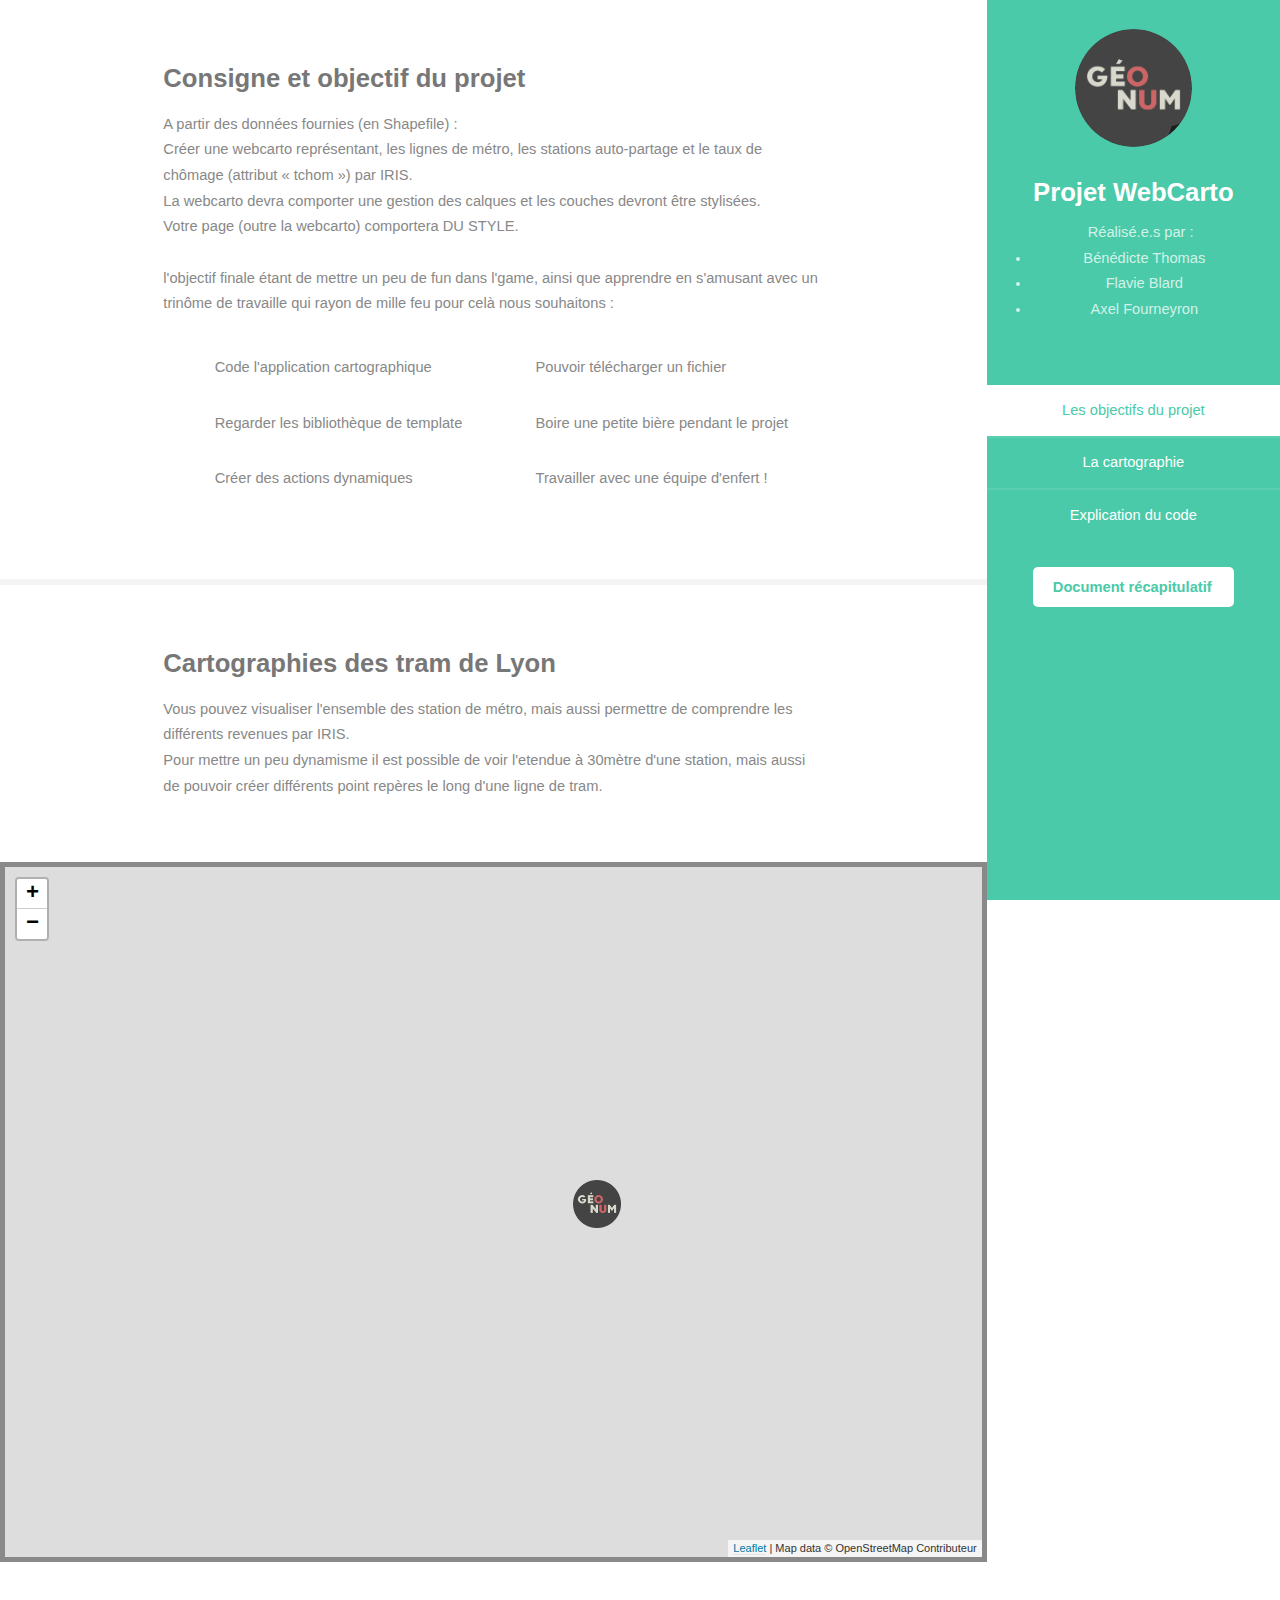
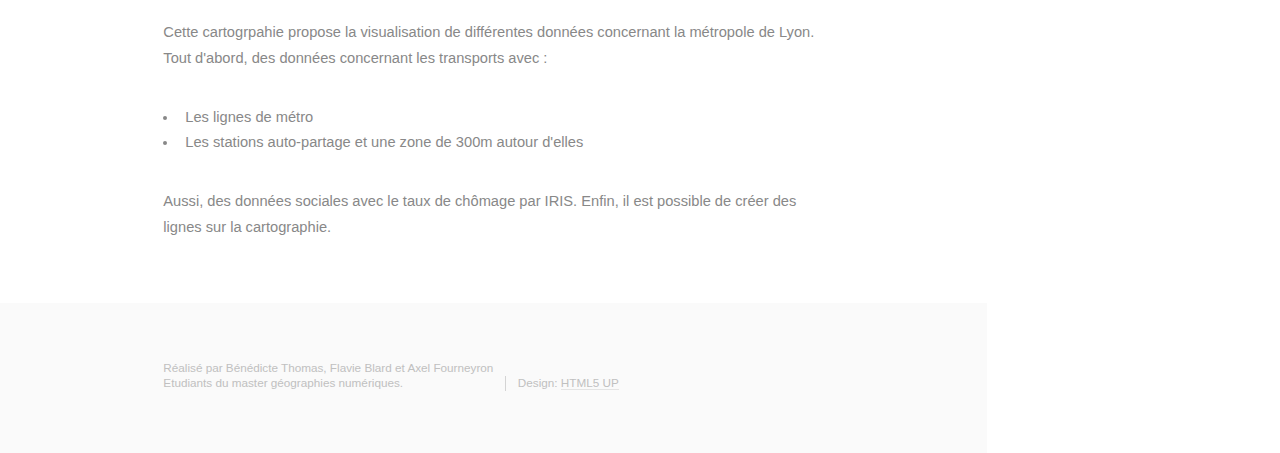
==== commit 537d42f2: "up" ====
--- a/index.html
+++ b/index.html
@@ -10,11 +10,20 @@
 		<meta charset="utf-8" />
 		<meta name="viewport" content="width=device-width, initial-scale=1, user-scalable=no" />
 		<!-- intégration fichier css -->
+		<link rel="stylesheet" href="assets/css/main.css" />
 		<link rel="stylesheet" href="leaflet/leaflet.css" />
-		<link rel="stylesheet" href="assets/css/main.css" />
+
 		<!-- intégration fichier JS -->
-		<script src="leaflet/leaflet.js"> </script>
-		 <script type="text/javascript" src="leaflet/leaflet-glicer-animated.js"></script>
+		<script type="text/javascript" src="leaflet/leaflet.js"> </script>
+		<script type="text/javascript" src="leaflet/leaflet-glicer-animated.js"></script>
+		<script type="text/javascript" src="leaflet/fonction_choropleth.js" > </script>
+
+		<!-- intégration bibiothèque plugin pour dessiner -->
+		<link rel="stylesheet" href="https://cdnjs.cloudflare.com/ajax/libs/leaflet.draw/0.2.3/leaflet.draw.css"/>
+		<script src="https://cdnjs.cloudflare.com/ajax/libs/leaflet.draw/0.2.3/leaflet.draw.js"></script>
+
+		<!-- Ajouter les markers animés -->
+		<script src="assets/js/MovingMarker.js"></script>
 		
 	</head>
 	<body class="is-preload">
@@ -22,12 +31,12 @@
 		<!-- Header -->
 			<section id="header">
 				<header>
-					<span class="image avatar"><img src="images/MasterGeonum.png" alt="" /></span>
+					 <span class="image avatar"><img src="images/MasterGeonum.png" alt="" /></span> 
 					<h1 id="logo"><a href="#">Projet WebCarto</a></h1>
-					<p>	<ul>Réalisé.es par :
-						<li>Bénédicte Thomas (duo préféré)</li>
-						<li>Flavie Blard (le soleil de geonum)</li>
-						<li>Axel Fourneyron (#glouglou) </li>
+					<p>	<ul>Réalisé.e.s par :
+						<li>Bénédicte Thomas</li>
+						<li>Flavie Blard</li>
+						<li>Axel Fourneyron</li>
 					</ul></p>
 				</header>
 				<nav id="nav">
@@ -38,10 +47,10 @@
 						
 					</ul>
 					<br>
-					<a href="webcarto.pdf" class="button primary icon solid fa-download" download="Document_recapitulatif_Flavie_Benedicte_Axel">Document récapitulatif </a>
+					<a href="DOSSIER_THOMAS_BLARD_FOURNEYRON.pdf" class="button primary icon solid fa-download" download="Document_recapitulatif_Flavie_Benedicte_Axel">Document récapitulatif </a>
 				</nav>
 			</section>
-
+			<!-- -->
 		<!-- Wrapper -->
 			<div id="wrapper">
 
@@ -49,6 +58,7 @@
 					<div id="main">
 
 						<!-- Two -->
+						
 							<section id="two">
 								<div class="container">
 									<h3>Consigne et objectif du projet</h3>
@@ -70,20 +80,29 @@
 									</ul>
 								</div>
 							</section>
-
+					
 						<!-- Three -->
+						
 							<section id="three">
 								<div class="container">
 									<h3>Cartographies des tram de Lyon</h3>
 									<p>Vous pouvez visualiser l'ensemble des station de métro, mais aussi permettre de comprendre les différents revenues par IRIS. <br>
 									Pour mettre un peu dynamisme il est possible de voir l'etendue à 30mètre d'une station, mais aussi de pouvoir créer différents point repères le long d'une ligne de tram.</p>
 								</div>	
+								
 									<div id='map'> </div>
+									<div id='info'> </div>
 									<div class="container">
-										<p>Vous pouvez visualiser l'ensemble des station de métro, mais aussi permettre de comprendre les différents revenues par IRIS. <br>
-										Pour mettre un peu dynamisme il est possible de voir l'etendue à 30mètre d'une station, mais aussi de pouvoir créer différents point repères le long d'une ligne de tram.</p>
+										<p> Cette cartogrpahie propose la visualisation de différentes données concernant la métropole de Lyon. <br>
+											Tout d'abord, des données concernant les transports avec :
+											<ul> <li>Les lignes de métro</li>
+												<li>Les stations auto-partage et une zone de 300m autour d'elles</li></ul>
+
+											Aussi, des données sociales avec le taux de chômage par IRIS.
+
+											Enfin, il est possible de créer des lignes sur la cartographie.</p>
 									</div>	
-
+								
 									
 						
 							</section>
@@ -92,8 +111,7 @@
 			
 						
 
-					</div>
-<br>	
+					</div>	
 				<!-- Footer -->
 					<section id="footer">
 						<div class="container">
@@ -107,9 +125,12 @@
 
 			</div>
 
-		<!-- Scripts -->
+		<!-- Scripts cartographies -->
+		<script src="data_geojson.js"></script>
 		<script src="map.js"></script>
+		
 
+		<!-- Scripts style -->
 			<script src="assets/js/jquery.min.js"></script>
 			<script src="assets/js/jquery.scrollex.min.js"></script>
 			<script src="assets/js/jquery.scrolly.min.js"></script>
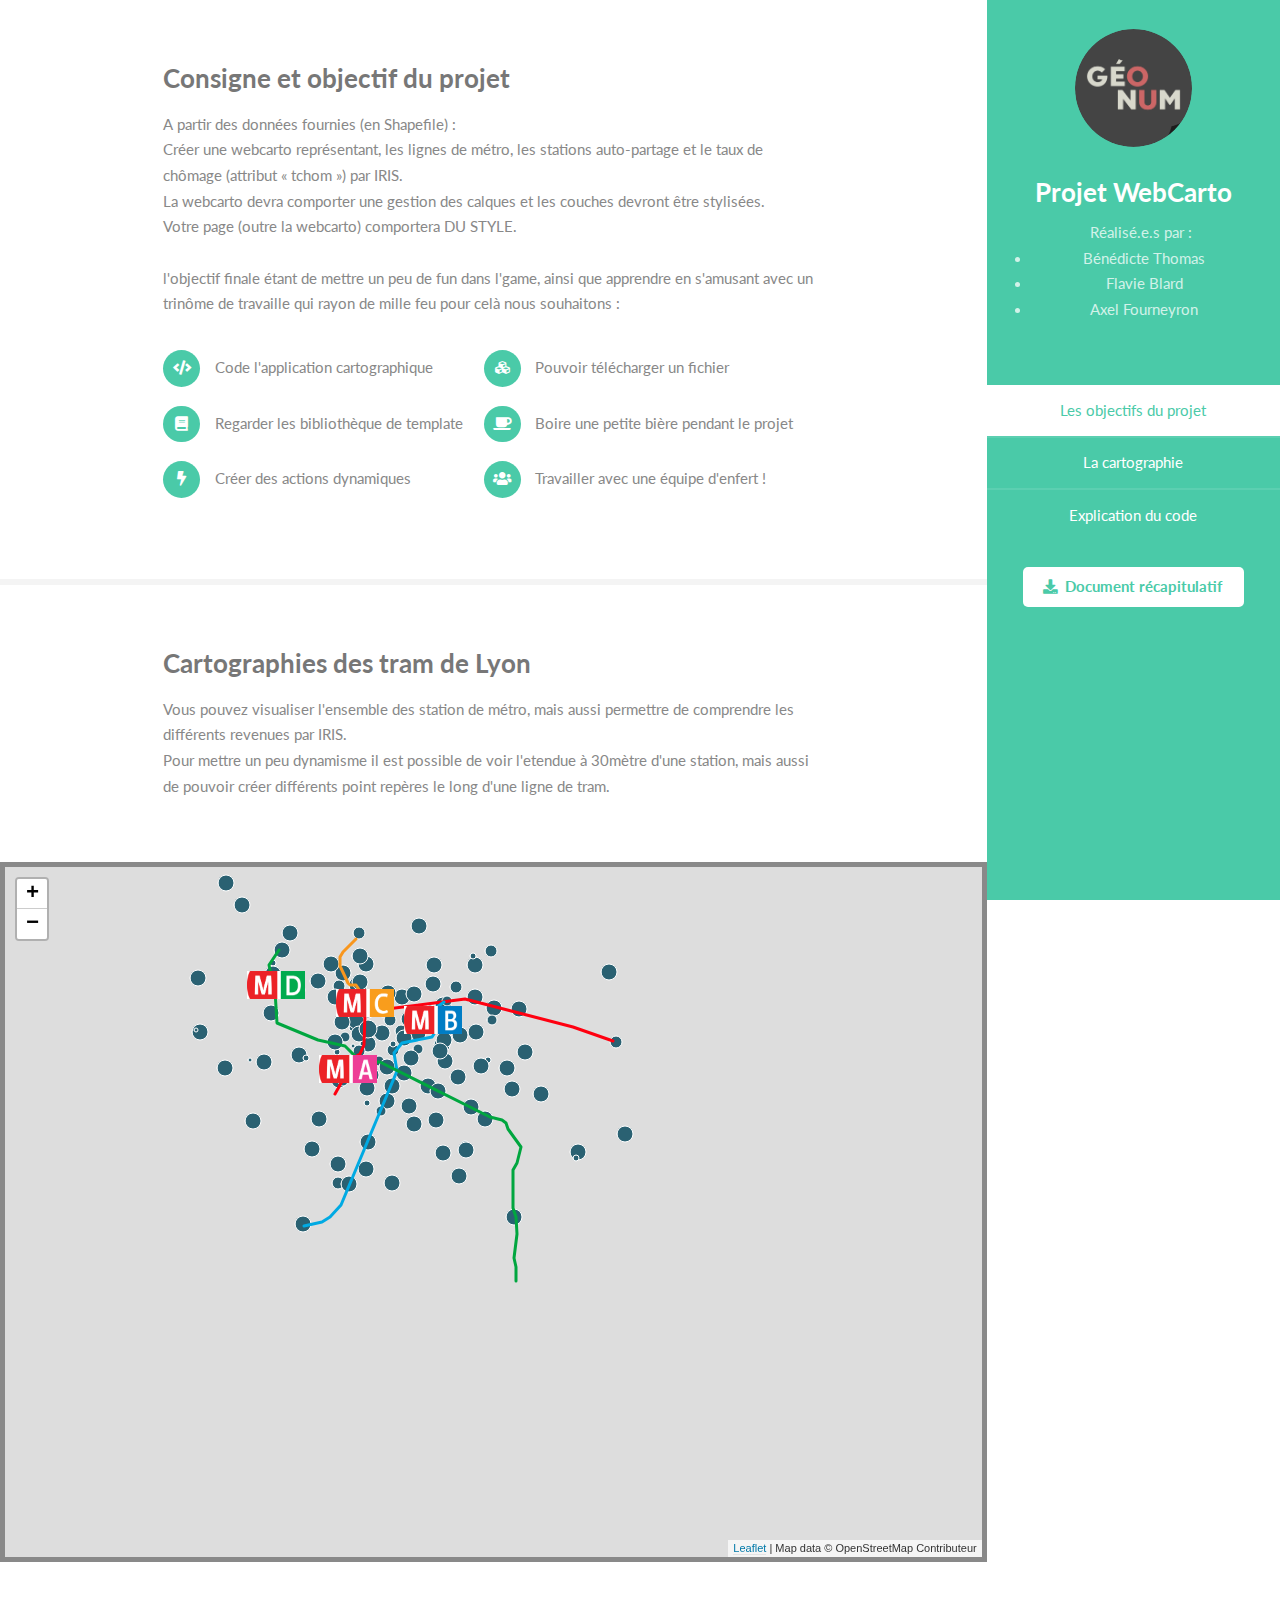
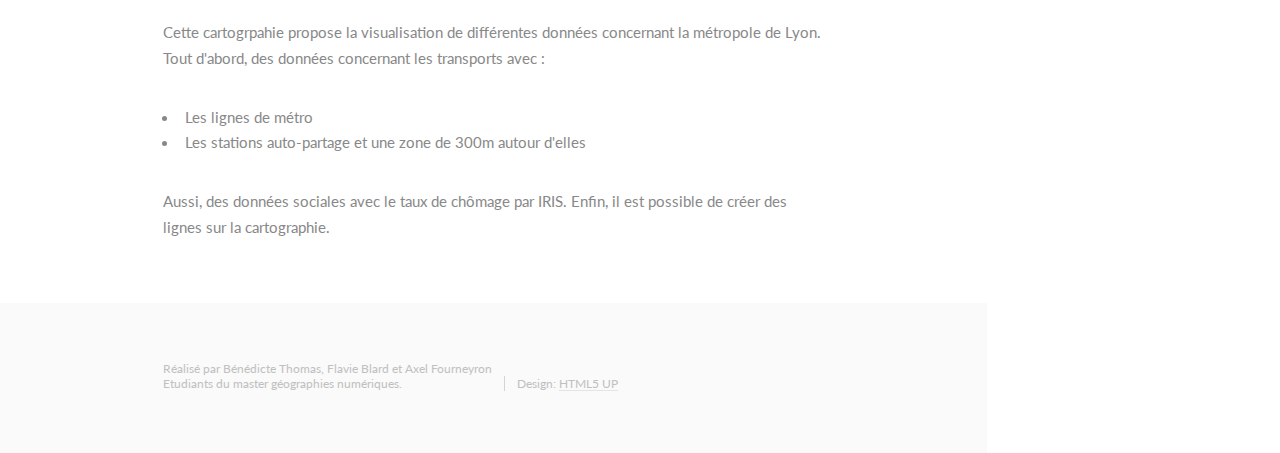
==== commit a09dac79: "Test5" ====
--- a/index.html
+++ b/index.html
@@ -47,7 +47,7 @@
 						
 					</ul>
 					<br>
-					<a href="DOSSIER_THOMAS_BLARD_FOURNEYRON.pdf" class="button primary icon solid fa-download" download="Document_recapitulatif_Flavie_Benedicte_Axel">Document récapitulatif </a>
+					<a href="webcarto.pdf" class="button primary icon solid fa-download" download="Document_recapitulatif_Flavie_Benedicte_Axel">Document récapitulatif </a>
 				</nav>
 			</section>
 			<!-- -->
--- a/assets/css/main.css
+++ b/assets/css/main.css
@@ -1,13 +1,3 @@
-
-
-#map {
-	text-align : justify ;
-	width: 100%;
-	padding-left : 5%;
-	height: 700px;
-	border : 5px solid #36363680 ;
-}
-
 @import url("fontawesome-all.min.css");
 @import url("https://fonts.googleapis.com/css?family=Lato:400,400italic,700,700italic|Source+Code+Pro:400");
 
@@ -3319,4 +3309,699 @@
 				padding: 0;
 			}
 
-	}+	}
+
+	
+
+
+#map{
+	text-align : justify ;
+	width: 100%;
+	padding-left : 5%;
+	height: 700px;
+	border : 5px solid #36363680 ;
+}
+
+.labelPoly{
+	color : white;
+	background :#203040;
+	border: none;
+}
+
+.leaflet-clickable {
+  transition: fill-opacity .2s, fill .2s;
+}
+
+#instructions {
+  background-color: #eee;
+  border-radius: 2px;
+  position: absolute;
+  top: 10px;
+  right: 10px;
+  z-index: 9000;
+  width: 300px;
+  padding: 20px;
+}
+#info h4 {
+    margin: 0 0 5px;
+    color: #777;
+}
+.sublegend-color {
+    width: 20px;
+    border: 1px solid #666666;
+    display: inline-block;
+    opacity: 0.5;
+}
+
+.sublegend-item {
+    padding-top: 0.2em;
+}
+
+.sublegend {
+    list-style: none;
+    padding-inline-start: 24px;
+    margin-top: 0px;
+}
+
+
+/* test*/
+/* required styles */
+
+.leaflet-pane,
+.leaflet-tile,
+.leaflet-marker-icon,
+.leaflet-marker-shadow,
+.leaflet-tile-container,
+.leaflet-pane > svg,
+.leaflet-pane > canvas,
+.leaflet-zoom-box,
+.leaflet-image-layer,
+.leaflet-layer {
+	position: absolute;
+	left: 0;
+	top: 0;
+	}
+.leaflet-container {
+	overflow: hidden;
+	}
+.leaflet-tile,
+.leaflet-marker-icon,
+.leaflet-marker-shadow {
+	-webkit-user-select: none;
+	   -moz-user-select: none;
+	        user-select: none;
+	  -webkit-user-drag: none;
+	}
+/* Prevents IE11 from highlighting tiles in blue */
+.leaflet-tile::selection {
+	background: transparent;
+}
+/* Safari renders non-retina tile on retina better with this, but Chrome is worse */
+.leaflet-safari .leaflet-tile {
+	image-rendering: -webkit-optimize-contrast;
+	}
+/* hack that prevents hw layers "stretching" when loading new tiles */
+.leaflet-safari .leaflet-tile-container {
+	width: 1600px;
+	height: 1600px;
+	-webkit-transform-origin: 0 0;
+	}
+.leaflet-marker-icon,
+.leaflet-marker-shadow {
+	display: block;
+	}
+/* .leaflet-container svg: reset svg max-width decleration shipped in Joomla! (joomla.org) 3.x */
+/* .leaflet-container img: map is broken in FF if you have max-width: 100% on tiles */
+.leaflet-container .leaflet-overlay-pane svg,
+.leaflet-container .leaflet-marker-pane img,
+.leaflet-container .leaflet-shadow-pane img,
+.leaflet-container .leaflet-tile-pane img,
+.leaflet-container img.leaflet-image-layer,
+.leaflet-container .leaflet-tile {
+	max-width: none !important;
+	max-height: none !important;
+	}
+
+.leaflet-container.leaflet-touch-zoom {
+	-ms-touch-action: pan-x pan-y;
+	touch-action: pan-x pan-y;
+	}
+.leaflet-container.leaflet-touch-drag {
+	-ms-touch-action: pinch-zoom;
+	/* Fallback for FF which doesn't support pinch-zoom */
+	touch-action: none;
+	touch-action: pinch-zoom;
+}
+.leaflet-container.leaflet-touch-drag.leaflet-touch-zoom {
+	-ms-touch-action: none;
+	touch-action: none;
+}
+.leaflet-container {
+	-webkit-tap-highlight-color: transparent;
+}
+.leaflet-container a {
+	-webkit-tap-highlight-color: rgba(51, 181, 229, 0.4);
+}
+.leaflet-tile {
+	filter: inherit;
+	visibility: hidden;
+	}
+.leaflet-tile-loaded {
+	visibility: inherit;
+	}
+.leaflet-zoom-box {
+	width: 0;
+	height: 0;
+	-moz-box-sizing: border-box;
+	     box-sizing: border-box;
+	z-index: 800;
+	}
+/* workaround for https://bugzilla.mozilla.org/show_bug.cgi?id=888319 */
+.leaflet-overlay-pane svg {
+	-moz-user-select: none;
+	}
+
+.leaflet-pane         { z-index: 400; }
+
+.leaflet-tile-pane    { z-index: 200; }
+.leaflet-overlay-pane { z-index: 400; }
+.leaflet-shadow-pane  { z-index: 500; }
+.leaflet-marker-pane  { z-index: 600; }
+.leaflet-tooltip-pane   { z-index: 650; }
+.leaflet-popup-pane   { z-index: 700; }
+
+.leaflet-map-pane canvas { z-index: 100; }
+.leaflet-map-pane svg    { z-index: 200; }
+
+.leaflet-vml-shape {
+	width: 1px;
+	height: 1px;
+	}
+.lvml {
+	behavior: url(#default#VML);
+	display: inline-block;
+	position: absolute;
+	}
+
+
+/* control positioning */
+
+.leaflet-control {
+	position: relative;
+	z-index: 800;
+	pointer-events: visiblePainted; /* IE 9-10 doesn't have auto */
+	pointer-events: auto;
+	}
+.leaflet-top,
+.leaflet-bottom {
+	position: absolute;
+	z-index: 1000;
+	pointer-events: none;
+	}
+.leaflet-top {
+	top: 0;
+	}
+.leaflet-right {
+	right: 0;
+	}
+.leaflet-bottom {
+	bottom: 0;
+	}
+.leaflet-left {
+	left: 0;
+	}
+.leaflet-control {
+	float: left;
+	clear: both;
+	}
+.leaflet-right .leaflet-control {
+	float: right;
+	}
+.leaflet-top .leaflet-control {
+	margin-top: 10px;
+	}
+.leaflet-bottom .leaflet-control {
+	margin-bottom: 10px;
+	}
+.leaflet-left .leaflet-control {
+	margin-left: 10px;
+	}
+.leaflet-right .leaflet-control {
+	margin-right: 10px;
+	}
+
+
+/* zoom and fade animations */
+
+.leaflet-fade-anim .leaflet-tile {
+	will-change: opacity;
+	}
+.leaflet-fade-anim .leaflet-popup {
+	opacity: 0;
+	-webkit-transition: opacity 0.2s linear;
+	   -moz-transition: opacity 0.2s linear;
+	        transition: opacity 0.2s linear;
+	}
+.leaflet-fade-anim .leaflet-map-pane .leaflet-popup {
+	opacity: 1;
+	}
+.leaflet-zoom-animated {
+	-webkit-transform-origin: 0 0;
+	    -ms-transform-origin: 0 0;
+	        transform-origin: 0 0;
+	}
+.leaflet-zoom-anim .leaflet-zoom-animated {
+	will-change: transform;
+	}
+.leaflet-zoom-anim .leaflet-zoom-animated {
+	-webkit-transition: -webkit-transform 0.25s cubic-bezier(0,0,0.25,1);
+	   -moz-transition:    -moz-transform 0.25s cubic-bezier(0,0,0.25,1);
+	        transition:         transform 0.25s cubic-bezier(0,0,0.25,1);
+	}
+.leaflet-zoom-anim .leaflet-tile,
+.leaflet-pan-anim .leaflet-tile {
+	-webkit-transition: none;
+	   -moz-transition: none;
+	        transition: none;
+	}
+
+.leaflet-zoom-anim .leaflet-zoom-hide {
+	visibility: hidden;
+	}
+
+
+/* cursors */
+
+.leaflet-interactive {
+	cursor: pointer;
+	}
+.leaflet-grab {
+	cursor: -webkit-grab;
+	cursor:    -moz-grab;
+	cursor:         grab;
+	}
+.leaflet-crosshair,
+.leaflet-crosshair .leaflet-interactive {
+	cursor: crosshair;
+	}
+.leaflet-popup-pane,
+.leaflet-control {
+	cursor: auto;
+	}
+.leaflet-dragging .leaflet-grab,
+.leaflet-dragging .leaflet-grab .leaflet-interactive,
+.leaflet-dragging .leaflet-marker-draggable {
+	cursor: move;
+	cursor: -webkit-grabbing;
+	cursor:    -moz-grabbing;
+	cursor:         grabbing;
+	}
+
+/* marker & overlays interactivity */
+.leaflet-marker-icon,
+.leaflet-marker-shadow,
+.leaflet-image-layer,
+.leaflet-pane > svg path,
+.leaflet-tile-container {
+	pointer-events: none;
+	}
+
+.leaflet-marker-icon.leaflet-interactive,
+.leaflet-image-layer.leaflet-interactive,
+.leaflet-pane > svg path.leaflet-interactive,
+svg.leaflet-image-layer.leaflet-interactive path {
+	pointer-events: visiblePainted; /* IE 9-10 doesn't have auto */
+	pointer-events: auto;
+	}
+
+/* visual tweaks */
+
+.leaflet-container {
+	background: #ddd;
+	outline: 0;
+	}
+.leaflet-container a {
+	color: #0078A8;
+	}
+.leaflet-container a.leaflet-active {
+	outline: 2px solid orange;
+	}
+.leaflet-zoom-box {
+	border: 2px dotted #38f;
+	background: rgba(255,255,255,0.5);
+	}
+
+
+/* general typography */
+.leaflet-container {
+	font: 12px/1.5 "Helvetica Neue", Arial, Helvetica, sans-serif;
+	}
+
+
+/* general toolbar styles */
+
+.leaflet-bar {
+	box-shadow: 0 1px 5px rgba(0,0,0,0.65);
+	border-radius: 4px;
+	}
+.leaflet-bar a,
+.leaflet-bar a:hover {
+	background-color: #fff;
+	border-bottom: 1px solid #ccc;
+	width: 26px;
+	height: 26px;
+	line-height: 26px;
+	display: block;
+	text-align: center;
+	text-decoration: none;
+	color: black;
+	}
+.leaflet-bar a,
+.leaflet-control-layers-toggle {
+	background-position: 50% 50%;
+	background-repeat: no-repeat;
+	display: block;
+	}
+.leaflet-bar a:hover {
+	background-color: #f4f4f4;
+	}
+.leaflet-bar a:first-child {
+	border-top-left-radius: 4px;
+	border-top-right-radius: 4px;
+	}
+.leaflet-bar a:last-child {
+	border-bottom-left-radius: 4px;
+	border-bottom-right-radius: 4px;
+	border-bottom: none;
+	}
+.leaflet-bar a.leaflet-disabled {
+	cursor: default;
+	background-color: #f4f4f4;
+	color: #bbb;
+	}
+
+.leaflet-touch .leaflet-bar a {
+	width: 30px;
+	height: 30px;
+	line-height: 30px;
+	}
+.leaflet-touch .leaflet-bar a:first-child {
+	border-top-left-radius: 2px;
+	border-top-right-radius: 2px;
+	}
+.leaflet-touch .leaflet-bar a:last-child {
+	border-bottom-left-radius: 2px;
+	border-bottom-right-radius: 2px;
+	}
+
+/* zoom control */
+
+.leaflet-control-zoom-in,
+.leaflet-control-zoom-out {
+	font: bold 18px 'Lucida Console', Monaco, monospace;
+	text-indent: 1px;
+	}
+
+.leaflet-touch .leaflet-control-zoom-in, .leaflet-touch .leaflet-control-zoom-out  {
+	font-size: 22px;
+	}
+
+
+/* layers control */
+
+.leaflet-control-layers {
+	box-shadow: 0 1px 5px rgba(0,0,0,0.4);
+	background: #fff;
+	border-radius: 5px;
+	}
+.leaflet-control-layers-toggle {
+	background-image: url(images/layers.png);
+	width: 36px;
+	height: 36px;
+	}
+.leaflet-retina .leaflet-control-layers-toggle {
+	background-image: url(images/layers-2x.png);
+	background-size: 26px 26px;
+	}
+.leaflet-touch .leaflet-control-layers-toggle {
+	width: 44px;
+	height: 44px;
+	}
+.leaflet-control-layers .leaflet-control-layers-list,
+.leaflet-control-layers-expanded .leaflet-control-layers-toggle {
+	display: none;
+	}
+.leaflet-control-layers-expanded .leaflet-control-layers-list {
+	display: block;
+	position: relative;
+	}
+.leaflet-control-layers-expanded {
+	padding: 6px 10px 6px 6px;
+	color: #333;
+	background: #fff;
+	}
+.leaflet-control-layers-scrollbar {
+	overflow-y: scroll;
+	overflow-x: hidden;
+	padding-right: 5px;
+	}
+.leaflet-control-layers-selector {
+	margin-top: 2px;
+	position: relative;
+	top: 1px;
+	}
+.leaflet-control-layers label {
+	display: block;
+	}
+.leaflet-control-layers-separator {
+	height: 0;
+	border-top: 1px solid #ddd;
+	margin: 5px -10px 5px -6px;
+	}
+
+/* Default icon URLs */
+.leaflet-default-icon-path {
+	background-image: url(images/marker-icon.png);
+	}
+
+
+/* attribution and scale controls */
+
+.leaflet-container .leaflet-control-attribution {
+	background: #fff;
+	background: rgba(255, 255, 255, 0.7);
+	margin: 0;
+	}
+.leaflet-control-attribution,
+.leaflet-control-scale-line {
+	padding: 0 5px;
+	color: #333;
+	}
+.leaflet-control-attribution a {
+	text-decoration: none;
+	}
+.leaflet-control-attribution a:hover {
+	text-decoration: underline;
+	}
+.leaflet-container .leaflet-control-attribution,
+.leaflet-container .leaflet-control-scale {
+	font-size: 11px;
+	}
+.leaflet-left .leaflet-control-scale {
+	margin-left: 5px;
+	}
+.leaflet-bottom .leaflet-control-scale {
+	margin-bottom: 5px;
+	}
+.leaflet-control-scale-line {
+	border: 2px solid #777;
+	border-top: none;
+	line-height: 1.1;
+	padding: 2px 5px 1px;
+	font-size: 11px;
+	white-space: nowrap;
+	overflow: hidden;
+	-moz-box-sizing: border-box;
+	     box-sizing: border-box;
+
+	background: #fff;
+	background: rgba(255, 255, 255, 0.5);
+	}
+.leaflet-control-scale-line:not(:first-child) {
+	border-top: 2px solid #777;
+	border-bottom: none;
+	margin-top: -2px;
+	}
+.leaflet-control-scale-line:not(:first-child):not(:last-child) {
+	border-bottom: 2px solid #777;
+	}
+
+.leaflet-touch .leaflet-control-attribution,
+.leaflet-touch .leaflet-control-layers,
+.leaflet-touch .leaflet-bar {
+	box-shadow: none;
+	}
+.leaflet-touch .leaflet-control-layers,
+.leaflet-touch .leaflet-bar {
+	border: 2px solid rgba(0,0,0,0.2);
+	background-clip: padding-box;
+	}
+
+
+/* popup */
+
+.leaflet-popup {
+	position: absolute;
+	text-align: center;
+	margin-bottom: 20px;
+	}
+.leaflet-popup-content-wrapper {
+	padding: 1px;
+	text-align: left;
+	border-radius: 12px;
+	}
+.leaflet-popup-content {
+	margin: 13px 19px;
+	line-height: 1.4;
+	}
+.leaflet-popup-content p {
+	margin: 18px 0;
+	}
+.leaflet-popup-tip-container {
+	width: 40px;
+	height: 20px;
+	position: absolute;
+	left: 50%;
+	margin-left: -20px;
+	overflow: hidden;
+	pointer-events: none;
+	}
+.leaflet-popup-tip {
+	width: 17px;
+	height: 17px;
+	padding: 1px;
+
+	margin: -10px auto 0;
+
+	-webkit-transform: rotate(45deg);
+	   -moz-transform: rotate(45deg);
+	    -ms-transform: rotate(45deg);
+	        transform: rotate(45deg);
+	}
+.leaflet-popup-content-wrapper,
+.leaflet-popup-tip {
+	background: white;
+	color: #333;
+	box-shadow: 0 3px 14px rgba(0,0,0,0.4);
+	}
+.leaflet-container a.leaflet-popup-close-button {
+	position: absolute;
+	top: 0;
+	right: 0;
+	padding: 4px 4px 0 0;
+	border: none;
+	text-align: center;
+	width: 18px;
+	height: 14px;
+	font: 16px/14px Tahoma, Verdana, sans-serif;
+	color: #c3c3c3;
+	text-decoration: none;
+	font-weight: bold;
+	background: transparent;
+	}
+.leaflet-container a.leaflet-popup-close-button:hover {
+	color: #999;
+	}
+.leaflet-popup-scrolled {
+	overflow: auto;
+	border-bottom: 1px solid #ddd;
+	border-top: 1px solid #ddd;
+	}
+
+.leaflet-oldie .leaflet-popup-content-wrapper {
+	zoom: 1;
+	}
+.leaflet-oldie .leaflet-popup-tip {
+	width: 24px;
+	margin: 0 auto;
+
+	-ms-filter: "progid:DXImageTransform.Microsoft.Matrix(M11=0.70710678, M12=0.70710678, M21=-0.70710678, M22=0.70710678)";
+	filter: progid:DXImageTransform.Microsoft.Matrix(M11=0.70710678, M12=0.70710678, M21=-0.70710678, M22=0.70710678);
+	}
+.leaflet-oldie .leaflet-popup-tip-container {
+	margin-top: -1px;
+	}
+
+.leaflet-oldie .leaflet-control-zoom,
+.leaflet-oldie .leaflet-control-layers,
+.leaflet-oldie .leaflet-popup-content-wrapper,
+.leaflet-oldie .leaflet-popup-tip {
+	border: 1px solid #999;
+	}
+
+
+/* div icon */
+
+.leaflet-div-icon {
+	background: #fff;
+	border: 1px solid #666;
+	}
+
+
+/* Tooltip */
+/* Base styles for the element that has a tooltip */
+.leaflet-tooltip {
+	position: absolute;
+	padding: 6px;
+	background-color: #fff;
+	border: 1px solid #fff;
+	border-radius: 3px;
+	color: #222;
+	white-space: nowrap;
+	-webkit-user-select: none;
+	-moz-user-select: none;
+	-ms-user-select: none;
+	user-select: none;
+	pointer-events: none;
+	box-shadow: 0 1px 3px rgba(0,0,0,0.4);
+	}
+.leaflet-tooltip.leaflet-clickable {
+	cursor: pointer;
+	pointer-events: auto;
+	}
+.leaflet-tooltip-top:before,
+.leaflet-tooltip-bottom:before,
+.leaflet-tooltip-left:before,
+.leaflet-tooltip-right:before {
+	position: absolute;
+	pointer-events: none;
+	border: 6px solid transparent;
+	background: transparent;
+	content: "";
+	}
+
+/* Directions */
+
+.leaflet-tooltip-bottom {
+	margin-top: 6px;
+}
+.leaflet-tooltip-top {
+	margin-top: -6px;
+}
+.leaflet-tooltip-bottom:before,
+.leaflet-tooltip-top:before {
+	left: 50%;
+	margin-left: -6px;
+	}
+.leaflet-tooltip-top:before {
+	bottom: 0;
+	margin-bottom: -12px;
+	border-top-color: #fff;
+	}
+.leaflet-tooltip-bottom:before {
+	top: 0;
+	margin-top: -12px;
+	margin-left: -6px;
+	border-bottom-color: #fff;
+	}
+.leaflet-tooltip-left {
+	margin-left: -6px;
+}
+.leaflet-tooltip-right {
+	margin-left: 6px;
+}
+.leaflet-tooltip-left:before,
+.leaflet-tooltip-right:before {
+	top: 50%;
+	margin-top: -6px;
+	}
+.leaflet-tooltip-left:before {
+	right: 0;
+	margin-right: -12px;
+	border-left-color: #fff;
+	}
+.leaflet-tooltip-right:before {
+	left: 0;
+	margin-left: -12px;
+	border-right-color: #fff;
+	}
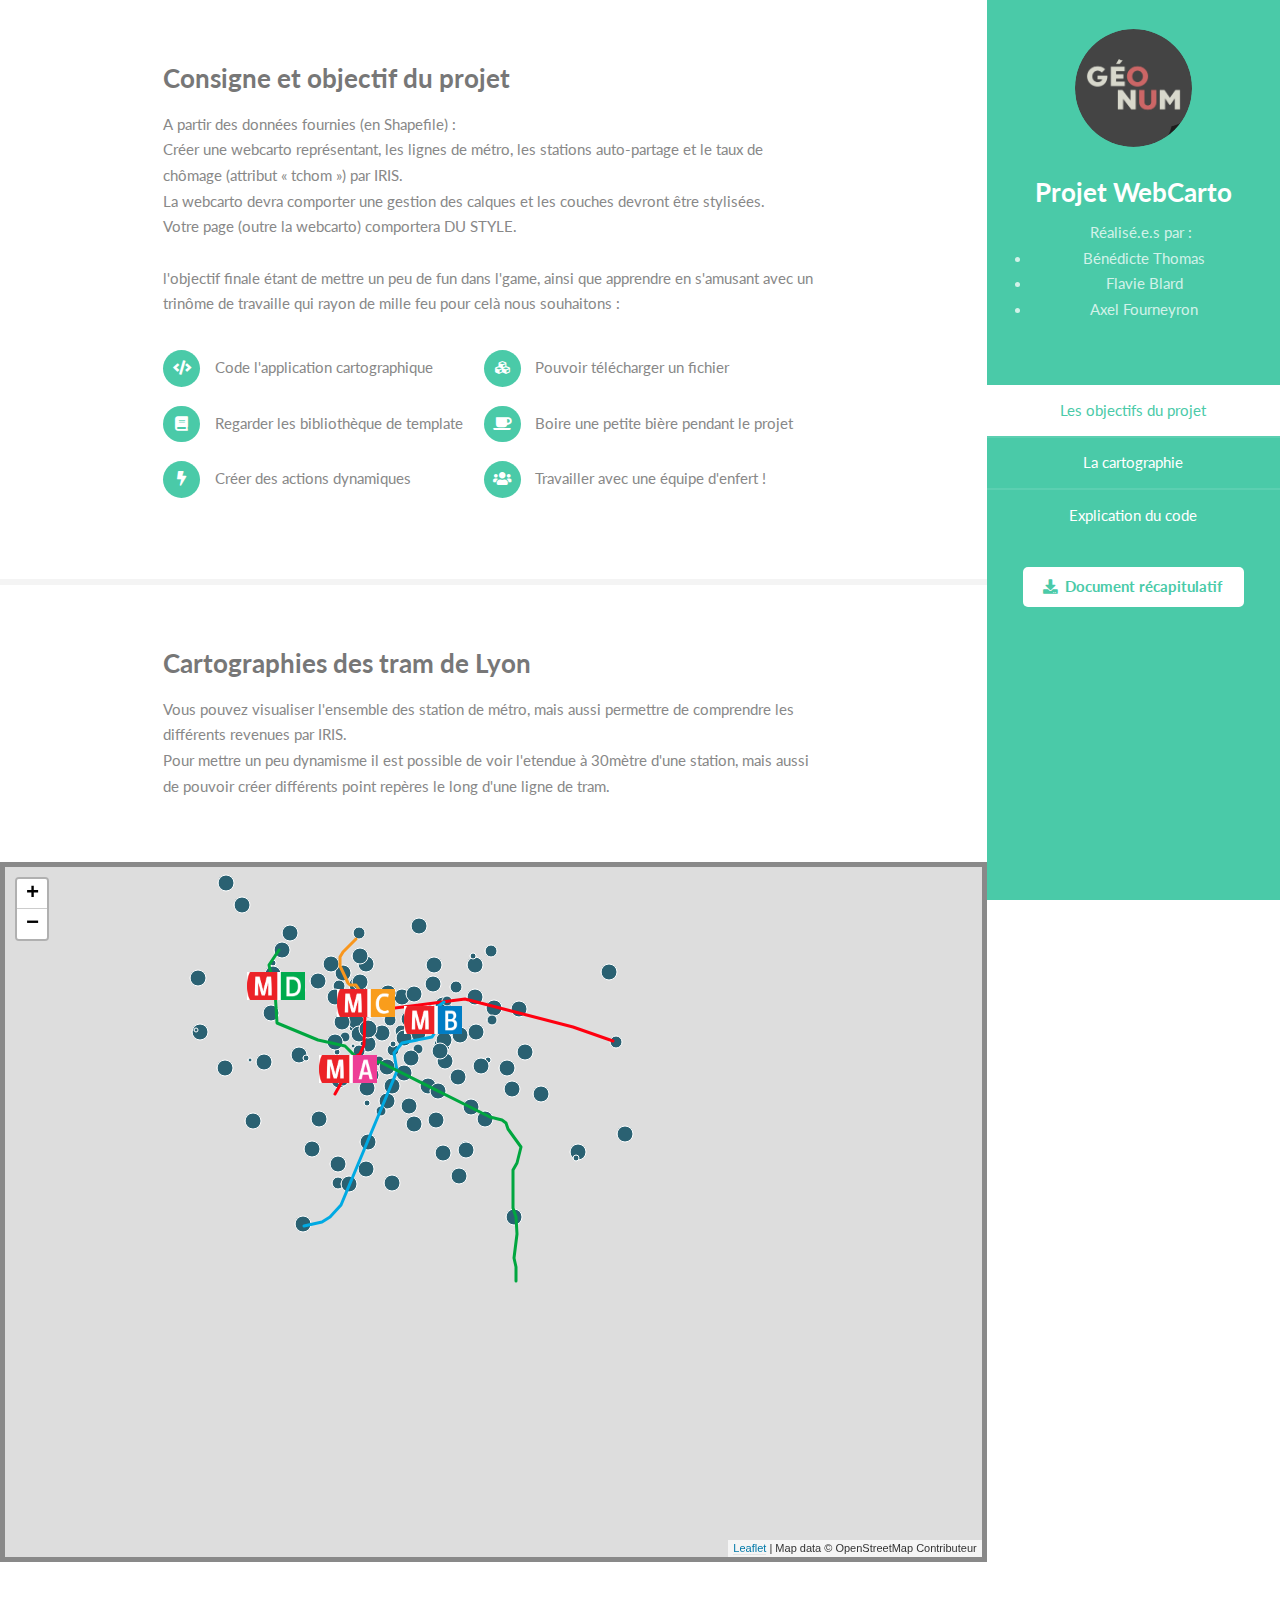
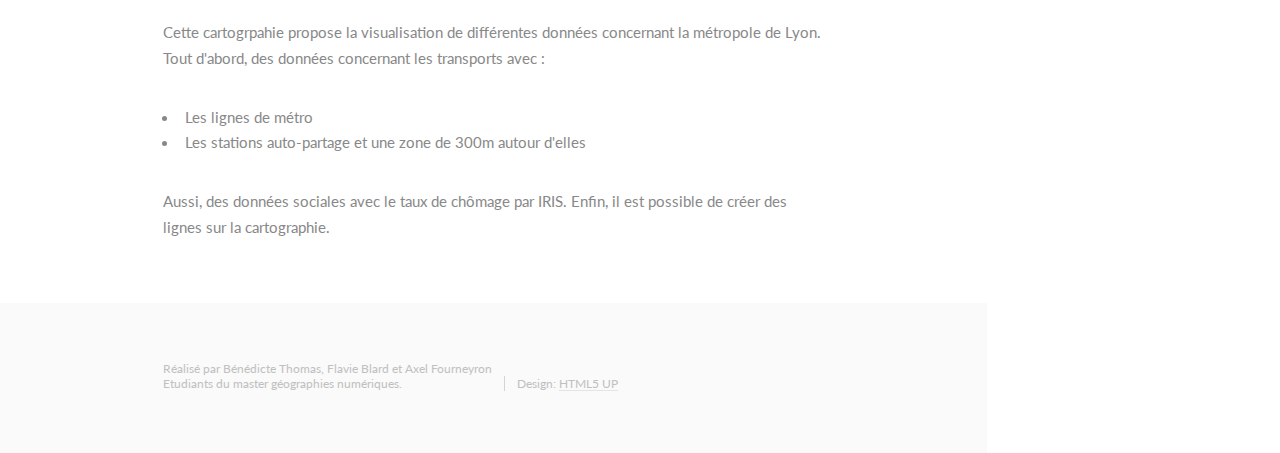
==== commit 7c2fe4c9: "up link dl OK" ====
--- a/index.html
+++ b/index.html
@@ -47,7 +47,7 @@
 						
 					</ul>
 					<br>
-					<a href="webcarto.pdf" class="button primary icon solid fa-download" download="Document_recapitulatif_Flavie_Benedicte_Axel">Document récapitulatif </a>
+					<a href="DOSSIER_THOMAS_BLARD_FOURNEYRON.pdf" class="button primary icon solid fa-download" download="Document_recapitulatif_Flavie_Benedicte_Axel">Document récapitulatif </a>
 				</nav>
 			</section>
 			<!-- -->
@@ -141,4 +141,4 @@
 
 
 	</body>
-</html>+</html>
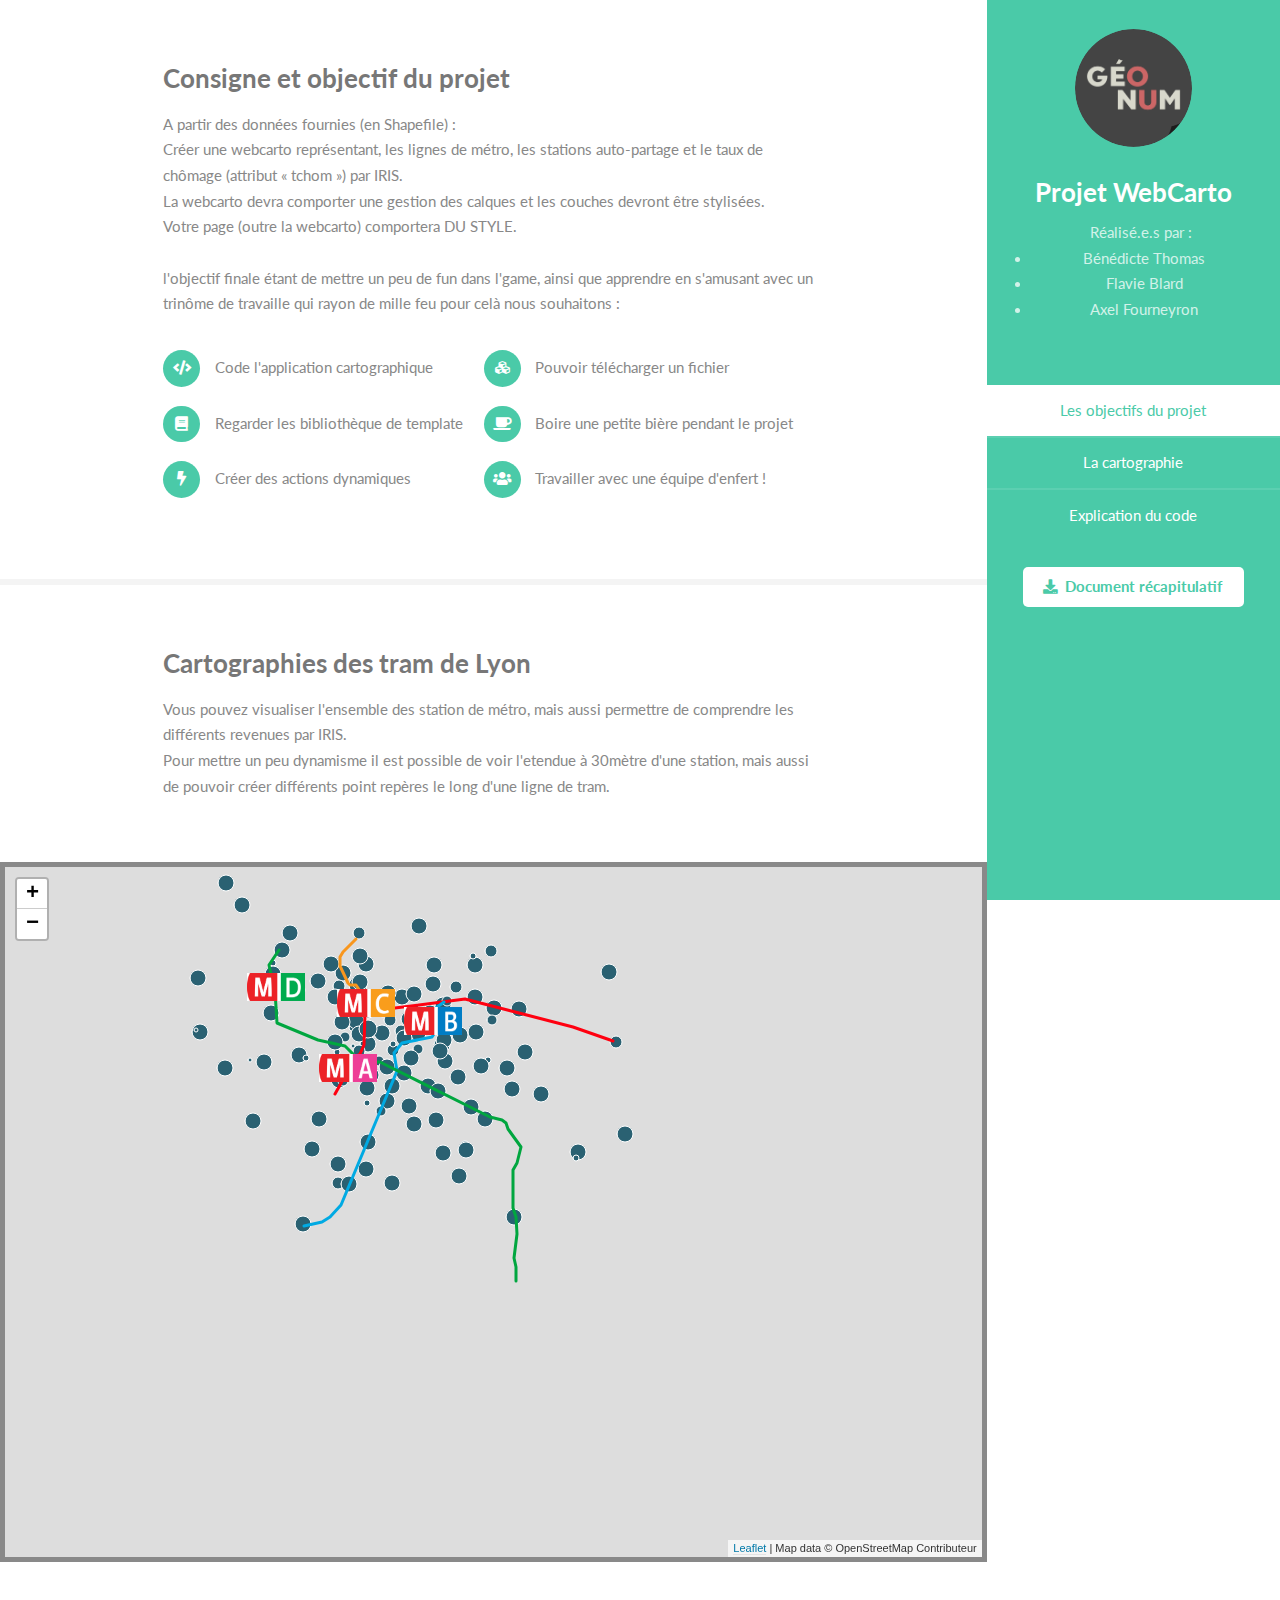
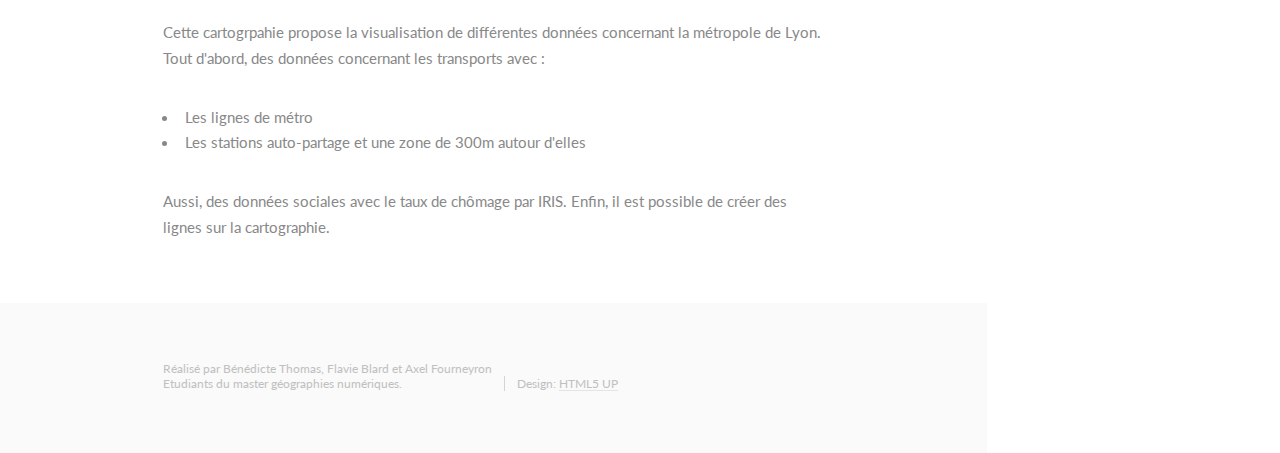
==== commit bc867958: "Change name" ====
--- a/index.html
+++ b/index.html
@@ -6,7 +6,7 @@
 -->
 <html>
 	<head>
-		<title>Les BG d'la night ! </title>
+		<title> Carto web </title>
 		<meta charset="utf-8" />
 		<meta name="viewport" content="width=device-width, initial-scale=1, user-scalable=no" />
 		<!-- intégration fichier css -->
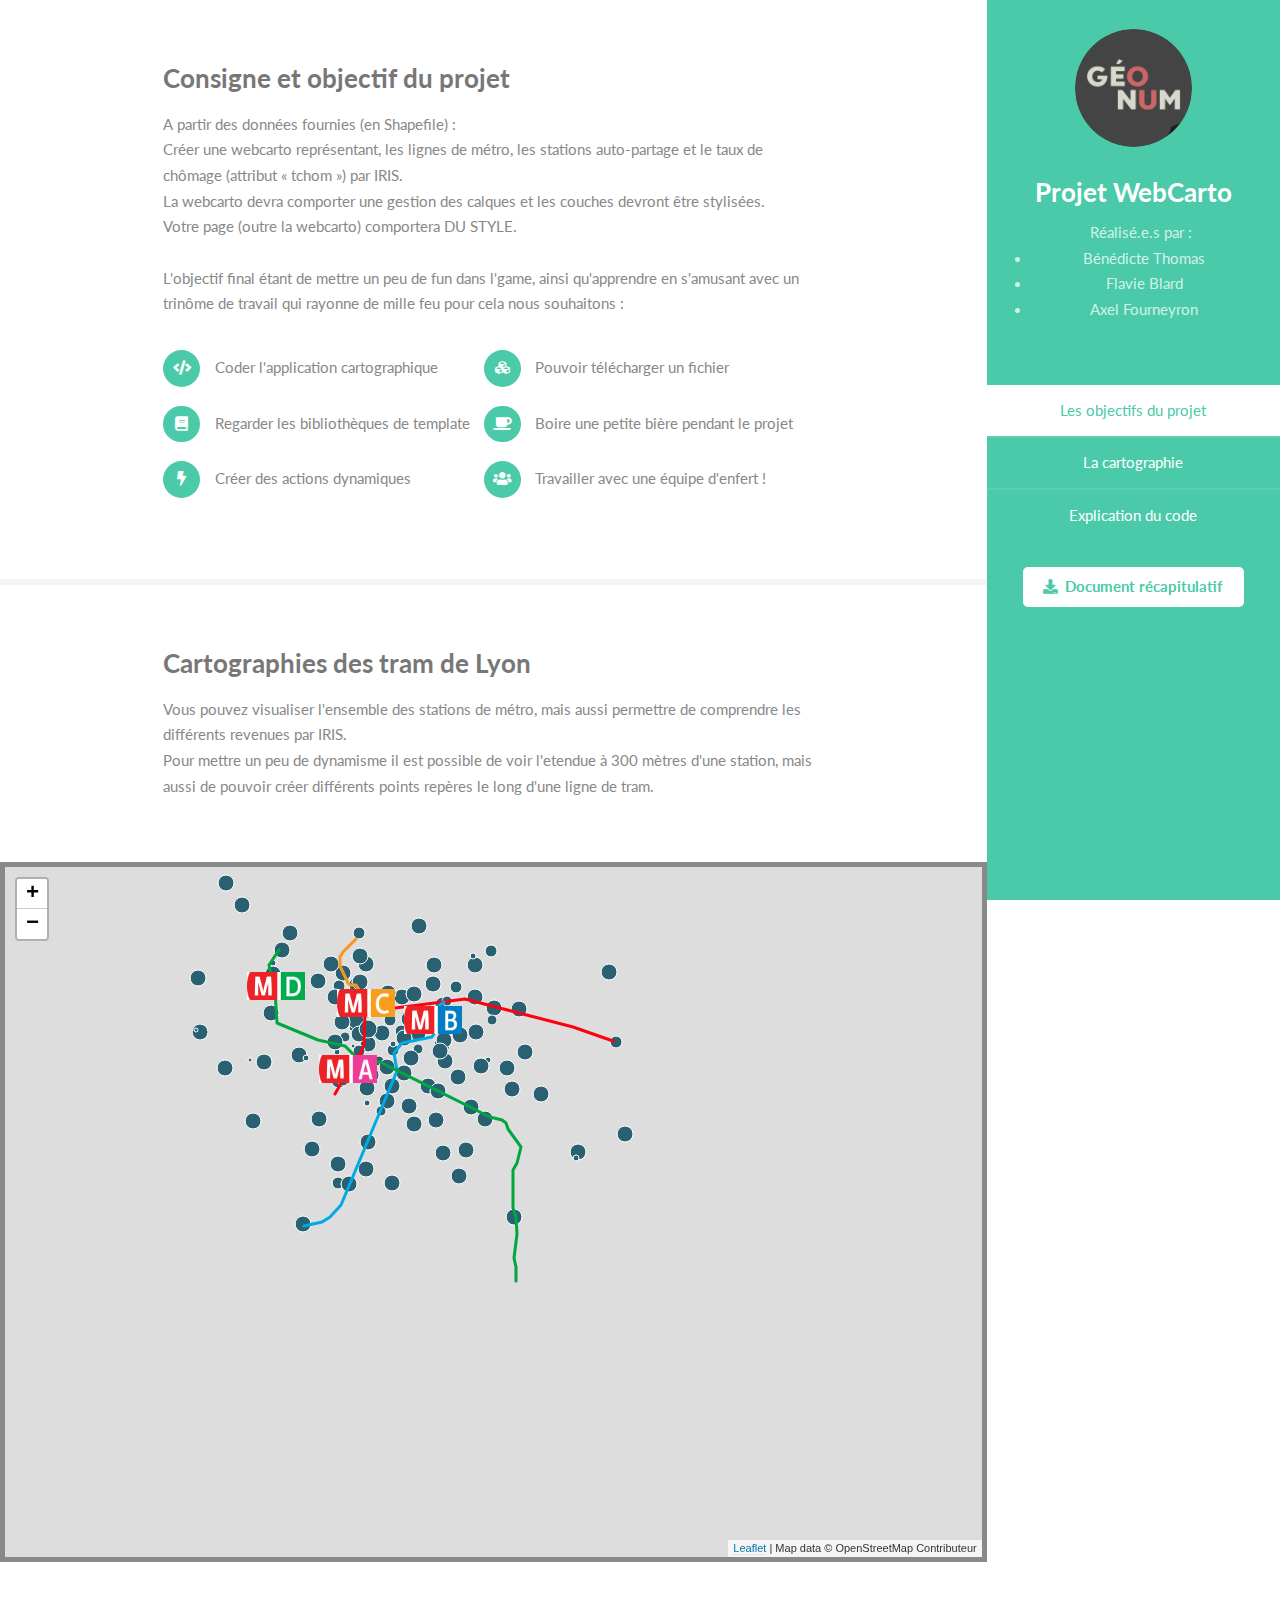
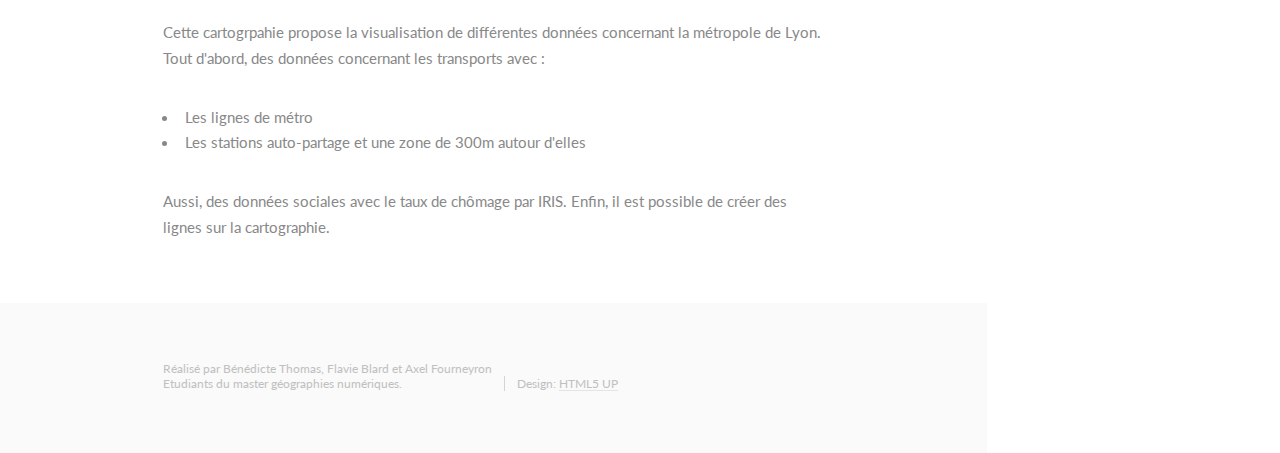
==== commit 1210f0e3: "correction_orthographe" ====
--- a/index.html
+++ b/index.html
@@ -68,12 +68,12 @@
 										La webcarto devra comporter une gestion des calques et les couches devront être stylisées. <br>
 										Votre page (outre la webcarto) comportera DU STYLE.<br><br>
 										
-										l'objectif finale étant de mettre un peu de fun dans l'game, ainsi que apprendre en s'amusant avec un trinôme de travaille qui rayon de mille feu pour celà nous souhaitons : 
+										L'objectif final étant de mettre un peu de fun dans l'game, ainsi qu'apprendre en s'amusant avec un trinôme de travail qui rayonne de mille feu pour cela nous souhaitons : 
 									</p>
 									<ul class="feature-icons">
-										<li class="icon solid fa-code">Code l'application cartographique</li>
+										<li class="icon solid fa-code">Coder l'application cartographique</li>
 										<li class="icon solid fa-cubes">Pouvoir télécharger un fichier</li>
-										<li class="icon solid fa-book">Regarder les bibliothèque de template </li>
+										<li class="icon solid fa-book">Regarder les bibliothèques de template </li>
 										<li class="icon solid fa-coffee">Boire une petite bière pendant le projet</li>
 										<li class="icon solid fa-bolt">Créer des actions dynamiques</li>
 										<li class="icon solid fa-users">Travailler avec une équipe d'enfert !</li>
@@ -86,8 +86,8 @@
 							<section id="three">
 								<div class="container">
 									<h3>Cartographies des tram de Lyon</h3>
-									<p>Vous pouvez visualiser l'ensemble des station de métro, mais aussi permettre de comprendre les différents revenues par IRIS. <br>
-									Pour mettre un peu dynamisme il est possible de voir l'etendue à 30mètre d'une station, mais aussi de pouvoir créer différents point repères le long d'une ligne de tram.</p>
+									<p>Vous pouvez visualiser l'ensemble des stations de métro, mais aussi permettre de comprendre les différents revenues par IRIS. <br>
+									Pour mettre un peu de dynamisme il est possible de voir l'etendue à 300 mètres d'une station, mais aussi de pouvoir créer différents points repères le long d'une ligne de tram.</p>
 								</div>	
 								
 									<div id='map'> </div>
